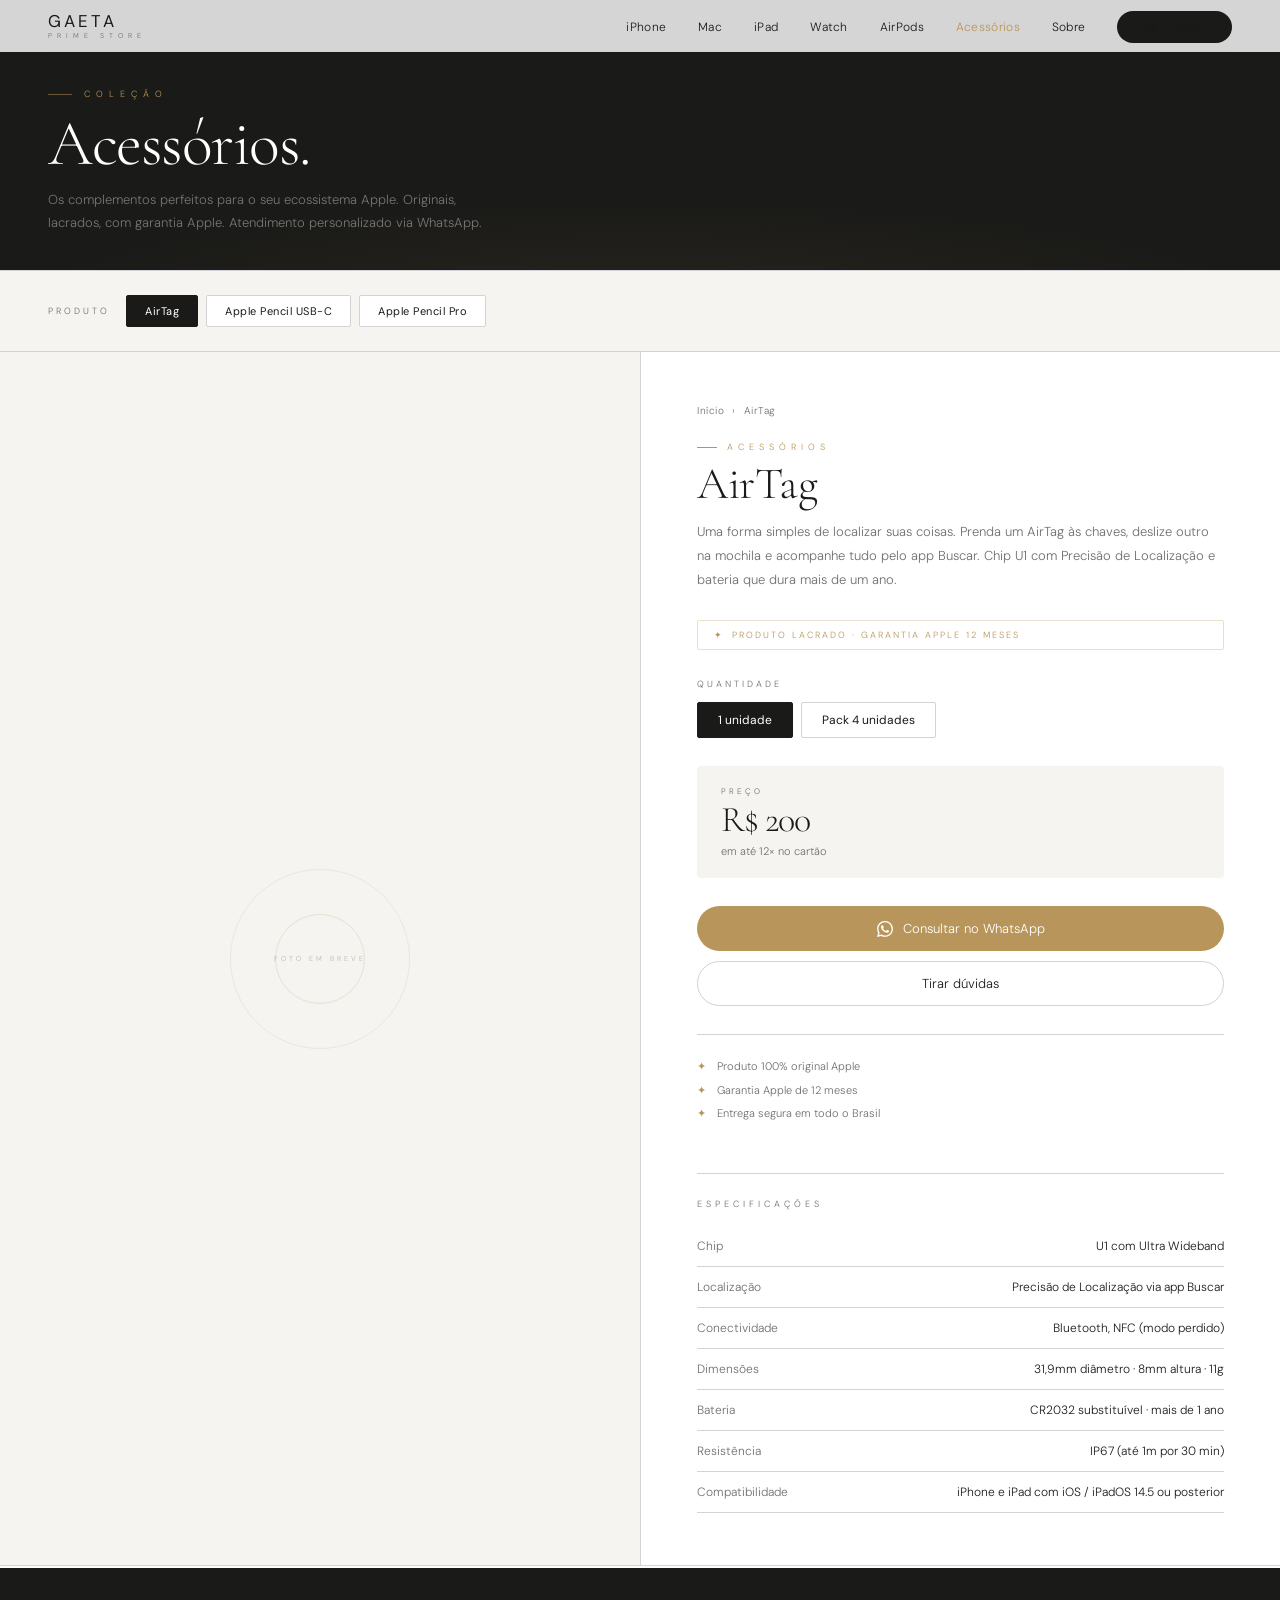
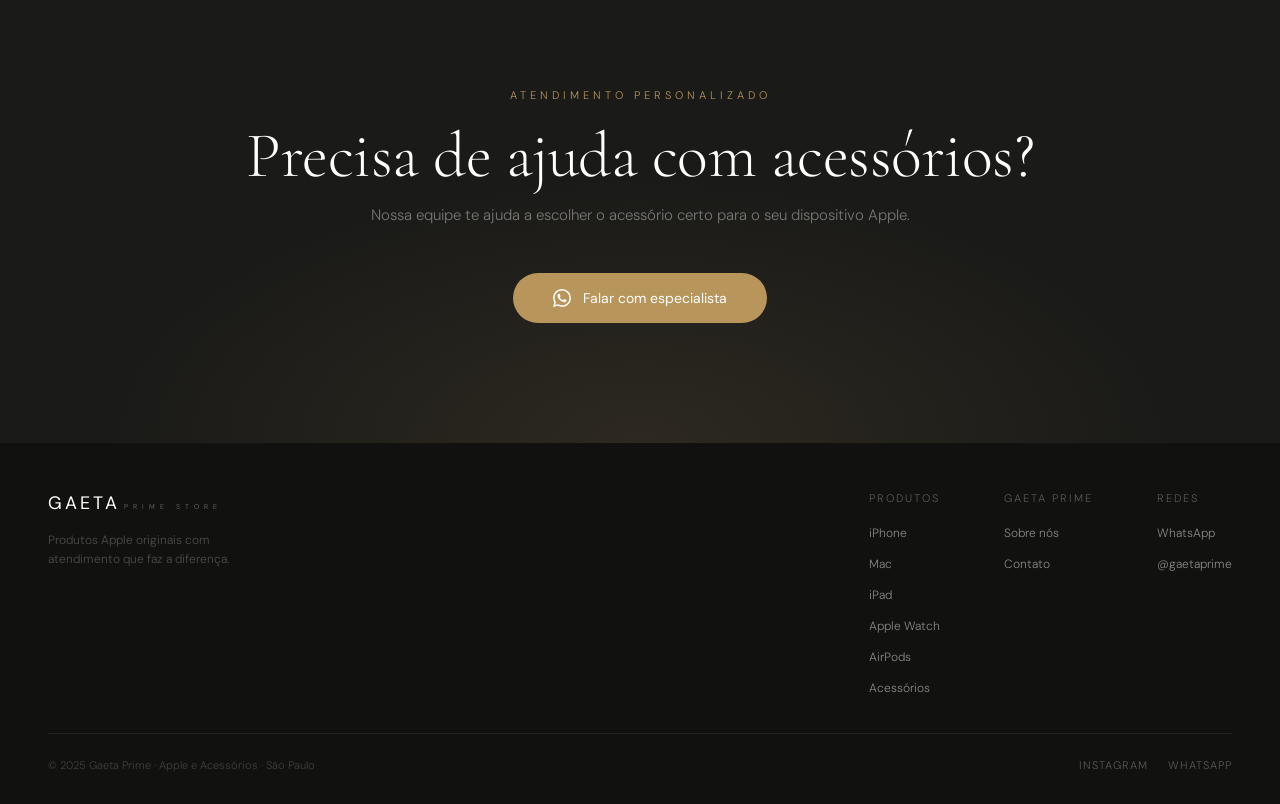
==== acessorios.html @ 7e59ec8b "Add files via upload" ====
<!DOCTYPE html>
<html lang="pt-BR">
<head>
  <meta charset="UTF-8">
  <meta name="viewport" content="width=device-width, initial-scale=1.0">
  <title>Acessórios — GAETA Prime</title>
  <meta name="description" content="Acessórios Apple originais, lacrados, com garantia Apple. AirTag, Apple Pencil USB-C e Apple Pencil Pro. Atendimento via WhatsApp.">
  <link rel="icon" href="/favicon.ico" sizes="32x32">
  <link rel="icon" href="/favicon.svg" type="image/svg+xml">
  <link rel="apple-touch-icon" href="/apple-touch-icon.png">
  <link rel="preconnect" href="https://fonts.googleapis.com">
  <link rel="preconnect" href="https://fonts.gstatic.com" crossorigin>
  <link rel="stylesheet" href="https://fonts.googleapis.com/css2?family=Cormorant+Garamond:ital,wght@0,300;0,400;0,500;1,300;1,400&family=DM+Sans:wght@300;400;500&display=swap">
  <link rel="stylesheet" href="style.css">
  <style>
    .page-header {
      padding: calc(var(--nav-h) + 36px) 48px 36px;
      background: var(--grafite);
      position: relative; overflow: hidden;
    }
    .page-header::before {
      content:''; position:absolute; inset:0;
      background: radial-gradient(ellipse 80% 60% at 50% 110%, rgba(184,149,90,.08), transparent 60%);
    }
    .page-header-content { position:relative; z-index:1; }
    .page-eyebrow { font-size:9px; letter-spacing:6px; color:var(--cobre); margin-bottom:14px; display:flex; align-items:center; gap:12px; }
    .page-eyebrow::before { content:''; display:block; width:24px; height:.5px; background:var(--cobre); opacity:.5; }
    .page-title {
      font-family:'Cormorant Garamond',serif;
      font-size:clamp(36px,5vw,64px); font-weight:300;
      color:#fff; letter-spacing:-1.5px; line-height:.95;
      margin-bottom:14px;
    }
    .page-sub { font-size:13px; color:rgba(255,255,255,.4); line-height:1.75; max-width:440px; }

    /* Filtros de modelo */
    .acc-filtros {
      padding:24px 48px;
      background:var(--off);
      display:flex; align-items:center; gap:8px; flex-wrap:wrap;
      border-bottom:0.5px solid var(--borda);
      position:sticky; top:var(--nav-h); z-index:100;
    }
    .acc-filtro-label { font-size:9px; letter-spacing:3px; color:var(--cinza); margin-right:8px; }
    .modelo-btn {
      padding:8px 18px; border:0.5px solid var(--borda); background:#fff;
      font-size:11px; letter-spacing:.5px; color:var(--grafite);
      border-radius:2px; cursor:pointer; transition:all .2s; white-space:nowrap;
      font-family:inherit;
    }
    .modelo-btn:hover { border-color:var(--grafite); }
    .modelo-btn.ativo { background:var(--grafite); color:#fff; border-color:var(--grafite); }

    /* Seções de modelo */
    .acc-section { display:none; }
    .acc-section.ativo {
      display:grid; grid-template-columns:1fr 1fr;
      min-height:70svh; border-bottom:0.5px solid var(--borda);
    }

    .acc-visual {
      background:var(--off);
      display:flex; align-items:center; justify-content:center;
      padding:48px 32px; position:relative; overflow:hidden;
    }
    .acc-visual .foto-placeholder {
      width:55%; aspect-ratio:1/1; max-width:300px;
    }

    .acc-config {
      padding:52px 56px; display:flex; flex-direction:column; gap:0;
      border-left:0.5px solid var(--borda); overflow-y:auto;
    }
    .acc-breadcrumb {
      font-size:10px; color:var(--cinza); letter-spacing:.5px;
      margin-bottom:24px; display:flex; align-items:center; gap:8px;
    }
    .acc-breadcrumb a { color:var(--cinza); transition:color .2s; }
    .acc-breadcrumb a:hover { color:var(--cobre); }
    .acc-cat {
      font-size:9px; letter-spacing:5px; color:var(--cobre);
      margin-bottom:8px; display:flex; align-items:center; gap:10px;
    }
    .acc-cat::before { content:''; display:block; width:20px; height:.5px; background:var(--cobre); flex-shrink:0; }
    .acc-titulo {
      font-family:'Cormorant Garamond',serif;
      font-size:clamp(28px,3.5vw,46px); font-weight:300;
      letter-spacing:-.5px; line-height:1.05; margin-bottom:12px;
    }
    .acc-desc { font-size:13px; color:var(--cinza); line-height:1.85; margin-bottom:28px; }

    .badge-lacrado-acc {
      display:inline-flex; align-items:center; gap:8px;
      font-size:9px; letter-spacing:2px;
      padding:8px 16px; border:0.5px solid rgba(184,149,90,.3);
      color:var(--cobre); margin-bottom:28px; border-radius:2px;
    }

    .acc-config-label { font-size:9px; letter-spacing:3px; color:var(--cinza); margin-bottom:12px; display:block; }

    /* Variantes (botões) */
    .acc-vars { display:flex; gap:8px; flex-wrap:wrap; margin-bottom:28px; }
    .acc-var-btn {
      padding:9px 20px; border:0.5px solid var(--borda);
      background:#fff; font-size:12px; color:var(--grafite);
      border-radius:2px; cursor:pointer; transition:border-color .2s, background .2s;
      font-family:inherit;
    }
    .acc-var-btn:hover { border-color:var(--grafite); }
    .acc-var-btn.ativo { background:var(--grafite); color:#fff; border-color:var(--grafite); }

    /* Preço */
    .acc-preco {
      background:var(--off); padding:20px 24px; border-radius:4px; margin-bottom:28px;
    }
    .acc-preco-label { font-size:8px; letter-spacing:3px; color:var(--cinza); margin-bottom:6px; }
    .acc-preco-val {
      font-family:'Cormorant Garamond',serif;
      font-size:36px; font-weight:300; color:var(--grafite);
      letter-spacing:-1px; line-height:1;
    }
    .acc-parcela { font-size:11px; color:var(--cinza); margin-top:6px; }

    /* CTAs */
    .acc-ctas { display:flex; flex-direction:column; gap:10px; margin-bottom:28px; }
    .btn-wpp-acc {
      display:flex; align-items:center; justify-content:center; gap:10px;
      background:var(--cobre); color:#fff;
      padding:14px 28px; border-radius:999px; font-size:13px;
      transition:background .2s;
    }
    .btn-wpp-acc:hover { background:#a07840; }
    .btn-duvidas-acc {
      display:flex; align-items:center; justify-content:center;
      border:0.5px solid var(--borda); color:var(--grafite);
      padding:13px 28px; border-radius:999px; font-size:13px;
      background:#fff; transition:border-color .2s;
    }
    .btn-duvidas-acc:hover { border-color:var(--grafite); }

    .acc-garantias {
      font-size:11px; color:var(--cinza); line-height:2.1;
      padding:20px 0; border-top:0.5px solid var(--borda); margin-bottom:28px;
    }
    .acc-garantias span { color:var(--cobre); margin-right:8px; }

    /* Specs */
    .acc-specs { border-top:0.5px solid var(--borda); padding-top:24px; }
    .acc-specs-titulo { font-size:9px; letter-spacing:4px; color:var(--cinza); margin-bottom:16px; }
    .spec-row { display:flex; gap:16px; padding:12px 0; border-bottom:0.5px solid var(--borda); font-size:12px; }
    .spec-k { color:var(--cinza); min-width:140px; flex-shrink:0; }
    .spec-v { color:var(--grafite); }

    @media (max-width:900px) {
      .acc-filtros { padding:16px 24px; }
      .acc-section.ativo { grid-template-columns:1fr; min-height:auto; }
      .acc-visual { padding:32px 24px; min-height:260px; }
      .acc-config { padding:36px 24px 48px; border-left:none; border-top:0.5px solid var(--borda); }
    }
    @media (max-width:480px) {
      .page-header { padding:calc(var(--nav-h) + 24px) 24px 24px; }
      .acc-filtros { padding:14px 24px; }
    }
  </style>
</head>
<body>

  <nav class="nav light" id="nav">
    <a href="index.html" class="nav-logo">
      <span class="nav-logo-g">GAETA</span>
      <span class="nav-logo-p">PRIME STORE</span>
    </a>
    <ul class="nav-links">
      <li><a href="iphone.html">iPhone</a></li>
      <li><a href="mac.html">Mac</a></li>
      <li><a href="ipad.html">iPad</a></li>
      <li><a href="watch.html">Watch</a></li>
      <li><a href="airpods.html">AirPods</a></li>
      <li><a href="acessorios.html" style="color:var(--cobre);">Acessórios</a></li>
      <li><a href="sobre.html">Sobre</a></li>
      <li><a href="contato.html" class="nav-wpp">Fale Conosco</a></li>
    </ul>
    <button class="nav-hamburger" id="nav-hamburger" aria-label="Menu">
      <span></span><span></span><span></span>
    </button>
  </nav>

  <div class="nav-mobile-menu" id="nav-mobile-menu">
    <a href="index.html">Início</a>
    <a href="iphone.html">iPhone</a>
    <a href="mac.html">Mac</a>
    <a href="ipad.html">iPad</a>
    <a href="watch.html">Watch</a>
    <a href="airpods.html">AirPods</a>
    <a href="acessorios.html">Acessórios</a>
    <a href="sobre.html">Sobre</a>
    <a href="contato.html" class="nav-wpp-mobile">FALE CONOSCO →</a>
  </div>

  <!-- PAGE HEADER -->
  <div class="page-header">
    <div class="page-header-content">
      <p class="page-eyebrow">COLEÇÃO</p>
      <h1 class="page-title">Acessórios.</h1>
      <p class="page-sub">Os complementos perfeitos para o seu ecossistema Apple. Originais, lacrados, com garantia Apple. Atendimento personalizado via WhatsApp.</p>
    </div>
  </div>

  <!-- FILTROS -->
  <div class="acc-filtros">
    <span class="acc-filtro-label">PRODUTO</span>
    <button class="modelo-btn ativo" data-acc="airtag">AirTag</button>
    <button class="modelo-btn" data-acc="pencil-usbc">Apple Pencil USB-C</button>
    <button class="modelo-btn" data-acc="pencil-pro">Apple Pencil Pro</button>
  </div>

  <!-- AirTag -->
  <div class="acc-section ativo" id="acc-airtag">
    <div class="acc-visual">
      <div class="foto-placeholder"><span>FOTO EM BREVE</span></div>
    </div>
    <div class="acc-config">
      <div class="acc-breadcrumb">
        <a href="index.html">Início</a>
        <span>›</span>
        <span>AirTag</span>
      </div>
      <p class="acc-cat">ACESSÓRIOS</p>
      <h2 class="acc-titulo">AirTag</h2>
      <p class="acc-desc">Uma forma simples de localizar suas coisas. Prenda um AirTag às chaves, deslize outro na mochila e acompanhe tudo pelo app Buscar. Chip U1 com Precisão de Localização e bateria que dura mais de um ano.</p>
      <div class="badge-lacrado-acc">
        <span>✦</span>
        PRODUTO LACRADO · GARANTIA APPLE 12 MESES
      </div>
      <span class="acc-config-label">QUANTIDADE</span>
      <div class="acc-vars">
        <button class="acc-var-btn ativo" onclick="accPreco(this,'airtag','R$ 200')">1 unidade</button>
        <button class="acc-var-btn" onclick="accPreco(this,'airtag','R$ 500')">Pack 4 unidades</button>
      </div>
      <div class="acc-preco">
        <p class="acc-preco-label">PREÇO</p>
        <p class="acc-preco-val" id="airtag-preco">R$ 200</p>
        <p class="acc-parcela">em até 12× no cartão</p>
      </div>
      <div class="acc-ctas">
        <a href="https://wa.me/5511999999999?text=Olá!%20Tenho%20interesse%20no%20AirTag.%20Pode%20me%20ajudar?" target="_blank" rel="noopener" class="btn-wpp-acc">
          <svg width="16" height="16" viewBox="0 0 24 24" fill="currentColor"><path d="M17.472 14.382c-.297-.149-1.758-.867-2.03-.967-.273-.099-.471-.148-.67.15-.197.297-.767.966-.94 1.164-.173.199-.347.223-.644.075-.297-.15-1.255-.463-2.39-1.475-.883-.788-1.48-1.761-1.653-2.059-.173-.297-.018-.458.13-.606.134-.133.298-.347.446-.52.149-.174.198-.298.298-.497.099-.198.05-.371-.025-.52-.075-.149-.669-1.612-.916-2.207-.242-.579-.487-.5-.669-.51-.173-.008-.371-.01-.57-.01-.198 0-.52.074-.792.372-.272.297-1.04 1.016-1.04 2.479 0 1.462 1.065 2.875 1.213 3.074.149.198 2.096 3.2 5.077 4.487.709.306 1.262.489 1.694.625.712.227 1.36.195 1.871.118.571-.085 1.758-.719 2.006-1.413.248-.694.248-1.289.173-1.413-.074-.124-.272-.198-.57-.347m-5.421 7.403h-.004a9.87 9.87 0 01-5.031-1.378l-.361-.214-3.741.982.998-3.648-.235-.374a9.86 9.86 0 01-1.51-5.26c.001-5.45 4.436-9.884 9.888-9.884 2.64 0 5.122 1.03 6.988 2.898a9.825 9.825 0 012.893 6.994c-.003 5.45-4.437 9.884-9.885 9.884m8.413-18.297A11.815 11.815 0 0012.05 0C5.495 0 .16 5.335.157 11.892c0 2.096.547 4.142 1.588 5.945L.057 24l6.305-1.654a11.882 11.882 0 005.683 1.448h.005c6.554 0 11.89-5.335 11.893-11.893a11.821 11.821 0 00-3.48-8.413z"/></svg>
          Consultar no WhatsApp
        </a>
        <a href="contato.html" class="btn-duvidas-acc">Tirar dúvidas</a>
      </div>
      <div class="acc-garantias">
        <span>✦</span> Produto 100% original Apple<br>
        <span>✦</span> Garantia Apple de 12 meses<br>
        <span>✦</span> Entrega segura em todo o Brasil
      </div>
      <div class="acc-specs">
        <p class="acc-specs-titulo">ESPECIFICAÇÕES</p>
        <div class="spec-row"><span class="spec-k">Chip</span><span class="spec-v">U1 com Ultra Wideband</span></div>
        <div class="spec-row"><span class="spec-k">Localização</span><span class="spec-v">Precisão de Localização via app Buscar</span></div>
        <div class="spec-row"><span class="spec-k">Conectividade</span><span class="spec-v">Bluetooth, NFC (modo perdido)</span></div>
        <div class="spec-row"><span class="spec-k">Dimensões</span><span class="spec-v">31,9mm diâmetro · 8mm altura · 11g</span></div>
        <div class="spec-row"><span class="spec-k">Bateria</span><span class="spec-v">CR2032 substituível · mais de 1 ano</span></div>
        <div class="spec-row"><span class="spec-k">Resistência</span><span class="spec-v">IP67 (até 1m por 30 min)</span></div>
        <div class="spec-row"><span class="spec-k">Compatibilidade</span><span class="spec-v">iPhone e iPad com iOS / iPadOS 14.5 ou posterior</span></div>
      </div>
    </div>
  </div>

  <!-- Apple Pencil USB-C -->
  <div class="acc-section" id="acc-pencil-usbc">
    <div class="acc-visual">
      <div class="foto-placeholder"><span>FOTO EM BREVE</span></div>
    </div>
    <div class="acc-config">
      <div class="acc-breadcrumb">
        <a href="index.html">Início</a>
        <span>›</span>
        <span>Apple Pencil USB-C</span>
      </div>
      <p class="acc-cat">ACESSÓRIOS</p>
      <h2 class="acc-titulo">Apple Pencil USB-C</h2>
      <p class="acc-desc">Perfeito para anotações, esboços e marcação de documentos. Precisão de pixel, baixa latência e sensibilidade à inclinação. Conecta e carrega via cabo USB-C e prende magneticamente na lateral do iPad.</p>
      <div class="badge-lacrado-acc">
        <span>✦</span>
        PRODUTO LACRADO · GARANTIA APPLE 12 MESES
      </div>
      <div class="acc-preco">
        <p class="acc-preco-label">PREÇO</p>
        <p class="acc-preco-val">R$ 540</p>
        <p class="acc-parcela">em até 12× no cartão</p>
      </div>
      <div class="acc-ctas">
        <a href="https://wa.me/5511999999999?text=Olá!%20Tenho%20interesse%20no%20Apple%20Pencil%20USB-C.%20Pode%20me%20ajudar?" target="_blank" rel="noopener" class="btn-wpp-acc">
          <svg width="16" height="16" viewBox="0 0 24 24" fill="currentColor"><path d="M17.472 14.382c-.297-.149-1.758-.867-2.03-.967-.273-.099-.471-.148-.67.15-.197.297-.767.966-.94 1.164-.173.199-.347.223-.644.075-.297-.15-1.255-.463-2.39-1.475-.883-.788-1.48-1.761-1.653-2.059-.173-.297-.018-.458.13-.606.134-.133.298-.347.446-.52.149-.174.198-.298.298-.497.099-.198.05-.371-.025-.52-.075-.149-.669-1.612-.916-2.207-.242-.579-.487-.5-.669-.51-.173-.008-.371-.01-.57-.01-.198 0-.52.074-.792.372-.272.297-1.04 1.016-1.04 2.479 0 1.462 1.065 2.875 1.213 3.074.149.198 2.096 3.2 5.077 4.487.709.306 1.262.489 1.694.625.712.227 1.36.195 1.871.118.571-.085 1.758-.719 2.006-1.413.248-.694.248-1.289.173-1.413-.074-.124-.272-.198-.57-.347m-5.421 7.403h-.004a9.87 9.87 0 01-5.031-1.378l-.361-.214-3.741.982.998-3.648-.235-.374a9.86 9.86 0 01-1.51-5.26c.001-5.45 4.436-9.884 9.888-9.884 2.64 0 5.122 1.03 6.988 2.898a9.825 9.825 0 012.893 6.994c-.003 5.45-4.437 9.884-9.885 9.884m8.413-18.297A11.815 11.815 0 0012.05 0C5.495 0 .16 5.335.157 11.892c0 2.096.547 4.142 1.588 5.945L.057 24l6.305-1.654a11.882 11.882 0 005.683 1.448h.005c6.554 0 11.89-5.335 11.893-11.893a11.821 11.821 0 00-3.48-8.413z"/></svg>
          Consultar no WhatsApp
        </a>
        <a href="contato.html" class="btn-duvidas-acc">Tirar dúvidas</a>
      </div>
      <div class="acc-garantias">
        <span>✦</span> Produto 100% original Apple<br>
        <span>✦</span> Garantia Apple de 12 meses<br>
        <span>✦</span> Entrega segura em todo o Brasil
      </div>
      <div class="acc-specs">
        <p class="acc-specs-titulo">ESPECIFICAÇÕES</p>
        <div class="spec-row"><span class="spec-k">Conexão</span><span class="spec-v">USB-C para pareamento e carga</span></div>
        <div class="spec-row"><span class="spec-k">Recursos</span><span class="spec-v">Precisão de pixel, baixa latência, inclinação</span></div>
        <div class="spec-row"><span class="spec-k">Hover</span><span class="spec-v">Suportado em iPad Pro M4/M5 e iPad Air M2/M3</span></div>
        <div class="spec-row"><span class="spec-k">Fixação</span><span class="spec-v">Magnética na lateral do iPad (não carrega)</span></div>
        <div class="spec-row"><span class="spec-k">Dimensões</span><span class="spec-v">155mm · 8,9mm diâmetro · 20,5g</span></div>
        <div class="spec-row"><span class="spec-k">Conectividade</span><span class="spec-v">Bluetooth</span></div>
      </div>
    </div>
  </div>

  <!-- Apple Pencil Pro -->
  <div class="acc-section" id="acc-pencil-pro">
    <div class="acc-visual">
      <div class="foto-placeholder"><span>FOTO EM BREVE</span></div>
    </div>
    <div class="acc-config">
      <div class="acc-breadcrumb">
        <a href="index.html">Início</a>
        <span>›</span>
        <span>Apple Pencil Pro</span>
      </div>
      <p class="acc-cat">ACESSÓRIOS</p>
      <h2 class="acc-titulo">Apple Pencil Pro</h2>
      <p class="acc-desc">O Apple Pencil mais avançado. Sensor de pressão com gesto de apertar, giro do barril para ferramentas com orientação, feedback háptico e integração com o app Buscar. Carregamento magnético sem fio no iPad.</p>
      <div class="badge-lacrado-acc">
        <span>✦</span>
        PRODUTO LACRADO · GARANTIA APPLE 12 MESES
      </div>
      <div class="acc-preco">
        <p class="acc-preco-label">PREÇO</p>
        <p class="acc-preco-val">R$ 760</p>
        <p class="acc-parcela">em até 12× no cartão</p>
      </div>
      <div class="acc-ctas">
        <a href="https://wa.me/5511999999999?text=Olá!%20Tenho%20interesse%20no%20Apple%20Pencil%20Pro.%20Pode%20me%20ajudar?" target="_blank" rel="noopener" class="btn-wpp-acc">
          <svg width="16" height="16" viewBox="0 0 24 24" fill="currentColor"><path d="M17.472 14.382c-.297-.149-1.758-.867-2.03-.967-.273-.099-.471-.148-.67.15-.197.297-.767.966-.94 1.164-.173.199-.347.223-.644.075-.297-.15-1.255-.463-2.39-1.475-.883-.788-1.48-1.761-1.653-2.059-.173-.297-.018-.458.13-.606.134-.133.298-.347.446-.52.149-.174.198-.298.298-.497.099-.198.05-.371-.025-.52-.075-.149-.669-1.612-.916-2.207-.242-.579-.487-.5-.669-.51-.173-.008-.371-.01-.57-.01-.198 0-.52.074-.792.372-.272.297-1.04 1.016-1.04 2.479 0 1.462 1.065 2.875 1.213 3.074.149.198 2.096 3.2 5.077 4.487.709.306 1.262.489 1.694.625.712.227 1.36.195 1.871.118.571-.085 1.758-.719 2.006-1.413.248-.694.248-1.289.173-1.413-.074-.124-.272-.198-.57-.347m-5.421 7.403h-.004a9.87 9.87 0 01-5.031-1.378l-.361-.214-3.741.982.998-3.648-.235-.374a9.86 9.86 0 01-1.51-5.26c.001-5.45 4.436-9.884 9.888-9.884 2.64 0 5.122 1.03 6.988 2.898a9.825 9.825 0 012.893 6.994c-.003 5.45-4.437 9.884-9.885 9.884m8.413-18.297A11.815 11.815 0 0012.05 0C5.495 0 .16 5.335.157 11.892c0 2.096.547 4.142 1.588 5.945L.057 24l6.305-1.654a11.882 11.882 0 005.683 1.448h.005c6.554 0 11.89-5.335 11.893-11.893a11.821 11.821 0 00-3.48-8.413z"/></svg>
          Consultar no WhatsApp
        </a>
        <a href="contato.html" class="btn-duvidas-acc">Tirar dúvidas</a>
      </div>
      <div class="acc-garantias">
        <span>✦</span> Produto 100% original Apple<br>
        <span>✦</span> Garantia Apple de 12 meses<br>
        <span>✦</span> Entrega segura em todo o Brasil
      </div>
      <div class="acc-specs">
        <p class="acc-specs-titulo">ESPECIFICAÇÕES</p>
        <div class="spec-row"><span class="spec-k">Gestos</span><span class="spec-v">Apertar, giro do barril, duplo toque</span></div>
        <div class="spec-row"><span class="spec-k">Feedback</span><span class="spec-v">Háptico</span></div>
        <div class="spec-row"><span class="spec-k">Buscar</span><span class="spec-v">Integrado ao app Buscar</span></div>
        <div class="spec-row"><span class="spec-k">Carga</span><span class="spec-v">Magnética sem fio no iPad</span></div>
        <div class="spec-row"><span class="spec-k">Recursos</span><span class="spec-v">Pressão, inclinação, hover, baixa latência</span></div>
        <div class="spec-row"><span class="spec-k">Peso</span><span class="spec-v">20,7g</span></div>
        <div class="spec-row"><span class="spec-k">Compatibilidade</span><span class="spec-v">iPad Pro M4/M5 e iPad Air M2/M3</span></div>
      </div>
    </div>
  </div>

  <!-- CTA Final -->
  <section class="wpp-cta" style="margin-top:2px;">
    <div class="wpp-cta-content reveal">
      <p class="wpp-cta-eyebrow">ATENDIMENTO PERSONALIZADO</p>
      <h2 class="wpp-cta-title">Precisa de ajuda com acessórios?</h2>
      <p class="wpp-cta-sub">Nossa equipe te ajuda a escolher o acessório certo para o seu dispositivo Apple.</p>
      <a href="https://wa.me/5511999999999?text=Olá!%20Preciso%20de%20ajuda%20para%20escolher%20um%20acessório%20Apple." target="_blank" rel="noopener" class="btn-wpp-lg">
        <svg viewBox="0 0 24 24" fill="currentColor"><path d="M17.472 14.382c-.297-.149-1.758-.867-2.03-.967-.273-.099-.471-.148-.67.15-.197.297-.767.966-.94 1.164-.173.199-.347.223-.644.075-.297-.15-1.255-.463-2.39-1.475-.883-.788-1.48-1.761-1.653-2.059-.173-.297-.018-.458.13-.606.134-.133.298-.347.446-.52.149-.174.198-.298.298-.497.099-.198.05-.371-.025-.52-.075-.149-.669-1.612-.916-2.207-.242-.579-.487-.5-.669-.51-.173-.008-.371-.01-.57-.01-.198 0-.52.074-.792.372-.272.297-1.04 1.016-1.04 2.479 0 1.462 1.065 2.875 1.213 3.074.149.198 2.096 3.2 5.077 4.487.709.306 1.262.489 1.694.625.712.227 1.36.195 1.871.118.571-.085 1.758-.719 2.006-1.413.248-.694.248-1.289.173-1.413-.074-.124-.272-.198-.57-.347m-5.421 7.403h-.004a9.87 9.87 0 01-5.031-1.378l-.361-.214-3.741.982.998-3.648-.235-.374a9.86 9.86 0 01-1.51-5.26c.001-5.45 4.436-9.884 9.888-9.884 2.64 0 5.122 1.03 6.988 2.898a9.825 9.825 0 012.893 6.994c-.003 5.45-4.437 9.884-9.885 9.884m8.413-18.297A11.815 11.815 0 0012.05 0C5.495 0 .16 5.335.157 11.892c0 2.096.547 4.142 1.588 5.945L.057 24l6.305-1.654a11.882 11.882 0 005.683 1.448h.005c6.554 0 11.89-5.335 11.893-11.893a11.821 11.821 0 00-3.48-8.413z"/></svg>
        Falar com especialista
      </a>
    </div>
  </section>

  <footer class="footer">
    <div class="footer-top">
      <div>
        <span class="footer-logo-g">GAETA</span>
        <span class="footer-logo-p">PRIME STORE</span>
        <p class="footer-tagline">Produtos Apple originais com atendimento que faz a diferença.</p>
      </div>
      <div class="footer-col">
        <p class="footer-col-title">PRODUTOS</p>
        <ul>
          <li><a href="iphone.html">iPhone</a></li>
          <li><a href="mac.html">Mac</a></li>
          <li><a href="ipad.html">iPad</a></li>
          <li><a href="watch.html">Apple Watch</a></li>
          <li><a href="airpods.html">AirPods</a></li>
          <li><a href="acessorios.html">Acessórios</a></li>
        </ul>
      </div>
      <div class="footer-col">
        <p class="footer-col-title">GAETA PRIME</p>
        <ul>
          <li><a href="sobre.html">Sobre nós</a></li>
          <li><a href="contato.html">Contato</a></li>
        </ul>
      </div>
      <div class="footer-col">
        <p class="footer-col-title">REDES</p>
        <ul>
          <li><a href="https://wa.me/5511999999999" target="_blank">WhatsApp</a></li>
          <li><a href="https://instagram.com/gaetaprime" target="_blank">@gaetaprime</a></li>
        </ul>
      </div>
    </div>
    <div class="footer-bottom">
      <p class="footer-copy">© 2025 Gaeta Prime · Apple e Acessórios · São Paulo</p>
      <div class="footer-social">
        <a href="https://instagram.com/gaetaprime" target="_blank">INSTAGRAM</a>
        <a href="https://wa.me/5511999999999" target="_blank">WHATSAPP</a>
      </div>
    </div>
  </footer>

  <script src="main.js"></script>
  <script>
    // Troca de produto
    document.querySelectorAll('[data-acc]').forEach(btn => {
      btn.addEventListener('click', () => {
        document.querySelectorAll('[data-acc]').forEach(b => b.classList.remove('ativo'));
        document.querySelectorAll('.acc-section').forEach(s => s.classList.remove('ativo'));
        btn.classList.add('ativo');
        document.getElementById('acc-' + btn.dataset.acc).classList.add('ativo');
      });
    });

    // Troca de preço por variante
    function accPreco(btn, produto, preco) {
      btn.closest('.acc-vars').querySelectorAll('.acc-var-btn').forEach(b => b.classList.remove('ativo'));
      btn.classList.add('ativo');
      document.getElementById(produto + '-preco').textContent = preco;
    }
  </script>
</body>
</html>
---- style.css ----
/* ============================================
   GAETA — Design System
   Minimalismo premium, identidade Apple
   ============================================ */

@import url('https://fonts.googleapis.com/css2?family=Cormorant+Garamond:ital,wght@0,300;0,400;0,500;1,300;1,400&family=DM+Sans:wght@300;400;500&display=swap');

:root {
  --grafite:  #1A1A18;
  --cobre:    #B8955A;
  --cinza:    #6E6E73;
  --borda:    #D2D2D7;
  --off:      #F5F4F0;
  --bege:     #EAE6DF;
  --branco:   #FFFFFF;

  --nav-h: 52px;
  --ease: cubic-bezier(.4,0,.2,1);
  --ease-out: cubic-bezier(0,0,.2,1);
}

/* ─── RESET ────────────────────────────────── */
*, *::before, *::after { margin:0; padding:0; box-sizing:border-box; }
html { scroll-behavior:smooth; -webkit-font-smoothing:antialiased; }
body { font-family:'DM Sans',sans-serif; font-weight:300; color:var(--grafite); background:#fff; overflow-x:hidden; }
img { display:block; max-width:100%; }
a { color:inherit; text-decoration:none; }
button { font-family:inherit; cursor:pointer; }

/* ─── NAVEGAÇÃO ────────────────────────────── */
.nav {
  position:fixed; top:0; left:0; right:0; z-index:900;
  height:var(--nav-h);
  display:flex; align-items:center; justify-content:space-between;
  padding:0 48px;
  background:rgba(255,255,255,.82);
  backdrop-filter:saturate(180%) blur(20px);
  -webkit-backdrop-filter:saturate(180%) blur(20px);
  border-bottom:0.5px solid rgba(210,210,215,.6);
  transition:background .3s var(--ease);
}
.nav.dark {
  background:rgba(26,26,24,.88);
  border-bottom-color:rgba(255,255,255,.08);
}
.nav-logo { display:flex; flex-direction:column; line-height:1; }
.nav-logo-g { font-size:17px; font-weight:400; letter-spacing:3px; transition:color .3s; }
.nav-logo-p { font-size:7px; letter-spacing:5px; color:var(--cinza); margin-top:2px; transition:color .3s; }
.nav.dark .nav-logo-g { color:#fff; }
.nav.dark .nav-logo-p { color:rgba(255,255,255,.4); }

.nav-links { display:flex; gap:32px; list-style:none; align-items:center; }
.nav-links a { font-size:12px; letter-spacing:.3px; color:var(--grafite); transition:color .2s; }
.nav-links a:hover { color:var(--cobre); }
.nav.dark .nav-links a { color:rgba(255,255,255,.7); }
.nav.dark .nav-links a:hover { color:#fff; }

.nav-wpp {
  font-size:11px; letter-spacing:1px; padding:8px 18px;
  background:var(--grafite); color:#fff;
  border-radius:980px;
  transition:background .2s, color .2s;
}
.nav-wpp:hover { background:var(--cobre); color:#fff !important; }
.nav.dark .nav-wpp { background:var(--cobre); }
.nav.dark .nav-wpp:hover { background:#a07840; }

/* ─── HERO ─────────────────────────────────── */
.hero {
  position:relative; min-height:100svh;
  display:flex; flex-direction:column; align-items:center; justify-content:center;
  overflow:hidden; background:var(--grafite);
  padding-top:var(--nav-h);
}
.hero-bg {
  position:absolute; inset:0;
  background:radial-gradient(ellipse 80% 60% at 50% 60%, #2C2A26 0%, var(--grafite) 100%);
}
.hero-img {
  position:absolute; inset:0;
  width:100%; height:100%; object-fit:cover;
  opacity:.18; mix-blend-mode:luminosity;
  transform:scale(1.04);
  transition:transform 8s ease;
}
.hero:hover .hero-img { transform:scale(1); }
.hero-content {
  position:relative; z-index:2;
  text-align:center; padding:0 24px;
}
.hero-eyebrow {
  font-size:11px; letter-spacing:4px; color:var(--cobre);
  margin-bottom:24px; opacity:0;
  animation:fadeUp .8s var(--ease-out) .3s forwards;
}
.hero-title {
  font-family:'Cormorant Garamond',serif;
  font-size:clamp(52px,8vw,104px); font-weight:300;
  color:#fff; line-height:1.0; letter-spacing:-1px;
  margin-bottom:24px; opacity:0;
  animation:fadeUp .9s var(--ease-out) .5s forwards;
}
.hero-title em { font-style:italic; color:var(--cobre); }
.hero-sub {
  font-size:clamp(14px,1.6vw,18px); font-weight:300;
  color:rgba(255,255,255,.5); max-width:520px; margin:0 auto 48px;
  line-height:1.65; opacity:0;
  animation:fadeUp .9s var(--ease-out) .7s forwards;
}
.hero-ctas { display:flex; gap:16px; justify-content:center; flex-wrap:wrap; opacity:0; animation:fadeUp .9s var(--ease-out) .9s forwards; }
.btn-primary {
  padding:14px 32px; border-radius:980px;
  background:var(--cobre); color:#fff; font-size:13px; font-weight:400; letter-spacing:.5px;
  transition:background .2s, transform .2s;
  border:none;
}
.btn-primary:hover { background:#a07840; transform:scale(1.03); }
.btn-ghost {
  padding:13px 32px; border-radius:980px;
  background:transparent; color:rgba(255,255,255,.75); font-size:13px; letter-spacing:.5px;
  border:1px solid rgba(255,255,255,.25);
  transition:all .2s;
}
.btn-ghost:hover { background:rgba(255,255,255,.1); color:#fff; }
.hero-scroll {
  position:absolute; bottom:36px; left:50%; transform:translateX(-50%);
  display:flex; flex-direction:column; align-items:center; gap:8px;
  color:rgba(255,255,255,.3); font-size:10px; letter-spacing:2px;
  opacity:0; animation:fadeIn 1s ease 1.4s forwards;
}
.hero-scroll-line {
  width:1px; height:40px; background:linear-gradient(to bottom,rgba(255,255,255,.3),transparent);
  animation:scrollPulse 2s ease infinite;
}

/* ─── BAND ──────────────────────────────────── */
.band {
  background:var(--grafite); padding:20px 48px;
  display:flex; align-items:center; justify-content:center; gap:48px; flex-wrap:wrap;
  border-top:0.5px solid rgba(255,255,255,.06);
}
.band-item { display:flex; align-items:center; gap:10px; }
.band-item svg { opacity:.5; }
.band-text { font-size:12px; color:rgba(255,255,255,.45); letter-spacing:.3px; }
.band-text strong { color:var(--cobre); font-weight:400; }

/* ─── SEÇÃO GENÉRICA ───────────────────────── */
.section { padding:100px 48px; }
.section-sm { padding:60px 48px; }
.section-dark { background:var(--grafite); }
.section-off { background:var(--off); }

.section-eyebrow { font-size:11px; letter-spacing:4px; color:var(--cobre); margin-bottom:16px; }
.section-title { font-family:'Cormorant Garamond',serif; font-size:clamp(36px,4vw,58px); font-weight:300; letter-spacing:-.5px; line-height:1.05; margin-bottom:16px; }
.section-sub { font-size:15px; color:var(--cinza); line-height:1.7; max-width:560px; }
.section-dark .section-title { color:#fff; }
.section-dark .section-sub { color:rgba(255,255,255,.45); }

/* ─── CATEGORIAS HOME ──────────────────────── */
.cat-grid { display:grid; grid-template-columns:repeat(4,1fr); gap:2px; margin-top:60px; }
.cat-card {
  position:relative; aspect-ratio:3/4; overflow:hidden;
  display:flex; flex-direction:column; justify-content:flex-end;
  background:var(--off);
  transition:transform .4s var(--ease);
}
.cat-card:hover { transform:scale(1.01); }
.cat-img {
  position:absolute; inset:0; width:100%; height:100%; object-fit:contain;
  padding:32px; object-position:center 30%;
  transition:transform .6s var(--ease);
}
.cat-card:hover .cat-img { transform:scale(1.05) translateY(-4px); }
.cat-overlay {
  position:absolute; inset:0;
  background:linear-gradient(to top, rgba(26,26,24,.7) 0%, transparent 55%);
}
.cat-info { position:relative; z-index:2; padding:28px 24px; }
.cat-nome { font-size:20px; font-weight:300; color:#fff; margin-bottom:4px; }
.cat-ver { font-size:11px; letter-spacing:2px; color:var(--cobre); }

/* ─── DESTAQUE PRODUTO ─────────────────────── */
.feature {
  display:grid; grid-template-columns:1fr 1fr; min-height:70vh; overflow:hidden;
}
.feature-img {
  background:var(--off); display:flex; align-items:center; justify-content:center;
  padding:60px; overflow:hidden;
}
.feature-img img { max-height:480px; object-fit:contain; transition:transform .6s var(--ease); }
.feature:hover .feature-img img { transform:scale(1.04) translateY(-6px); }
.feature-content {
  display:flex; flex-direction:column; justify-content:center;
  padding:80px 64px; background:var(--grafite);
}
.feature-tag { font-size:9px; letter-spacing:3px; color:var(--cobre); margin-bottom:20px; }
.feature-title { font-family:'Cormorant Garamond',serif; font-size:clamp(32px,3.5vw,52px); font-weight:300; color:#fff; line-height:1.1; margin-bottom:20px; letter-spacing:-.5px; }
.feature-desc { font-size:14px; color:rgba(255,255,255,.45); line-height:1.8; margin-bottom:40px; }
.feature-link { font-size:12px; letter-spacing:2px; color:var(--cobre); display:inline-flex; align-items:center; gap:8px; transition:gap .2s; }
.feature-link:hover { gap:14px; }
.feature-link::after { content:'→'; }
.feature.reverse { direction:rtl; }
.feature.reverse > * { direction:ltr; }
.feature.reverse .feature-content { background:#fff; }
.feature.reverse .feature-tag { color:var(--cobre); }
.feature.reverse .feature-title { color:var(--grafite); }
.feature.reverse .feature-desc { color:var(--cinza); }

/* ─── GRID PRODUTOS ────────────────────────── */
.prod-section { padding:60px 0; }
.prod-section-header { padding:0 48px 36px; display:flex; align-items:flex-end; justify-content:space-between; }
.ver-todos { font-size:12px; letter-spacing:1px; color:var(--cobre); transition:opacity .2s; }
.ver-todos:hover { opacity:.7; }
.prod-grid { display:grid; grid-template-columns:repeat(3,1fr); gap:2px; background:var(--borda); }
.prod-card {
  background:#fff; display:flex; flex-direction:column;
  text-decoration:none; position:relative; overflow:hidden;
  transition:background .25s;
}
.prod-card:hover { background:var(--off); }
.prod-badge {
  position:absolute; top:12px; left:12px; z-index:2;
  font-size:9px; letter-spacing:2px; padding:4px 10px;
}
.badge-novo { background:var(--cobre); color:#fff; }
.badge-vitrine { background:var(--grafite); color:var(--cobre); border:1px solid var(--cobre); }
.prod-foto {
  aspect-ratio:4/3; display:flex; align-items:center; justify-content:center;
  padding:24px; overflow:hidden;
}
.prod-foto img { width:72%; height:100%; object-fit:contain; transition:transform .4s var(--ease); }
.prod-card:hover .prod-foto img { transform:scale(1.05) translateY(-4px); }
.prod-info { padding:16px 24px 24px; border-top:0.5px solid var(--borda); flex:1; display:flex; flex-direction:column; }
.prod-nome { font-family:'Cormorant Garamond',serif; font-size:19px; font-weight:400; margin-bottom:3px; }
.prod-spec { font-size:11px; color:var(--cinza); line-height:1.6; flex:1; margin-bottom:12px; }
.prod-preco { font-size:19px; font-weight:200; margin-bottom:12px; }
.prod-cta-row { display:flex; align-items:center; justify-content:space-between; }
.prod-ver { font-size:10px; letter-spacing:2px; color:var(--cinza); border-bottom:0.5px solid var(--borda); padding-bottom:2px; transition:all .2s; }
.prod-card:hover .prod-ver { color:var(--cobre); border-color:var(--cobre); }
.prod-tag-cond { font-size:9px; letter-spacing:1px; padding:3px 8px; border-radius:2px; }
.cond-lacrado { background:#F0F9F0; color:#2A6A2A; }
.cond-vitrine { background:#FFF8EE; color:#8A6020; }

/* ─── WPP CTA ───────────────────────────────── */
.wpp-cta {
  background:var(--grafite); padding:120px 48px; text-align:center;
  position:relative; overflow:hidden;
}
.wpp-cta::before {
  content:''; position:absolute; inset:0;
  background:radial-gradient(ellipse 60% 80% at 50% 100%, rgba(184,149,90,.12) 0%, transparent 70%);
}
.wpp-cta-content { position:relative; z-index:1; }
.wpp-cta-eyebrow { font-size:11px; letter-spacing:4px; color:var(--cobre); margin-bottom:20px; }
.wpp-cta-title { font-family:'Cormorant Garamond',serif; font-size:clamp(36px,5vw,72px); font-weight:300; color:#fff; letter-spacing:-.5px; line-height:1.05; margin-bottom:16px; }
.wpp-cta-sub { font-size:15px; color:rgba(255,255,255,.4); margin-bottom:48px; }
.btn-wpp-lg {
  display:inline-flex; align-items:center; gap:12px;
  background:var(--cobre); color:#fff; padding:16px 40px;
  border-radius:980px; font-size:14px; font-weight:400;
  transition:background .2s, transform .2s;
}
.btn-wpp-lg:hover { background:#a07840; transform:scale(1.03); }
.btn-wpp-lg svg { width:18px; height:18px; }

/* ─── FOOTER ────────────────────────────────── */
.footer { background:#111110; padding:48px 48px 32px; }
.footer-top { display:grid; grid-template-columns:1fr auto auto auto; gap:64px; padding-bottom:36px; border-bottom:0.5px solid rgba(255,255,255,.08); margin-bottom:24px; }
.footer-logo-g { font-size:18px; font-weight:400; letter-spacing:3px; color:#fff; }
.footer-logo-p { font-size:7px; letter-spacing:5px; color:var(--cinza); margin-top:2px; }
.footer-tagline { font-size:12px; color:rgba(255,255,255,.25); margin-top:16px; line-height:1.6; max-width:200px; }
.footer-col-title { font-size:11px; letter-spacing:2px; color:rgba(255,255,255,.3); margin-bottom:16px; }
.footer-col ul { list-style:none; display:flex; flex-direction:column; gap:10px; }
.footer-col a { font-size:12px; color:rgba(255,255,255,.5); transition:color .2s; }
.footer-col a:hover { color:#fff; }
.footer-bottom { display:flex; justify-content:space-between; align-items:center; }
.footer-copy { font-size:11px; color:rgba(255,255,255,.2); }
.footer-social { display:flex; gap:20px; }
.footer-social a { font-size:11px; color:rgba(255,255,255,.3); letter-spacing:1px; transition:color .2s; }
.footer-social a:hover { color:var(--cobre); }

/* ─── PÁGINA INTERNA — HEADER ──────────────── */
.page-header {
  padding:calc(var(--nav-h) + 40px) 48px 36px;
  border-bottom:0.5px solid var(--borda);
}
.page-eyebrow { font-size:11px; letter-spacing:4px; color:var(--cobre); margin-bottom:12px; }
.page-title { font-family:'Cormorant Garamond',serif; font-size:clamp(36px,5vw,64px); font-weight:300; letter-spacing:-1px; line-height:1; }
.page-sub { font-size:14px; color:var(--cinza); margin-top:12px; max-width:480px; line-height:1.65; }

/* ─── FILTROS CATÁLOGO ─────────────────────── */
.filtros {
  position:sticky; top:var(--nav-h); z-index:100;
  background:#fff; border-bottom:0.5px solid var(--borda);
  display:flex; gap:0; overflow-x:auto; padding:0 48px;
  scrollbar-width:none;
}
.filtros::-webkit-scrollbar { display:none; }
.filtro-btn {
  padding:16px 24px; font-size:12px; letter-spacing:1px;
  background:transparent; border:none; color:var(--cinza);
  border-bottom:2px solid transparent; white-space:nowrap;
  transition:all .2s; font-family:inherit;
}
.filtro-btn:hover { color:var(--grafite); }
.filtro-btn.ativo { color:var(--grafite); border-bottom-color:var(--grafite); }

/* Botões de modelo (iPhone, iPad, Mac) */
.modelo-btn {
  padding:8px 18px; border:0.5px solid var(--borda); background:#fff;
  font-size:11px; letter-spacing:.5px; color:var(--grafite);
  border-radius:2px; cursor:pointer; transition:all .2s; white-space:nowrap;
  font-family:inherit;
}
.modelo-btn:hover { border-color:var(--grafite); }
.modelo-btn.ativo { background:var(--grafite); color:#fff; border-color:var(--grafite); }

/* ─── PÁGINA PRODUTO ───────────────────────── */
.prod-hero { display:grid; grid-template-columns:1fr 480px; min-height:calc(100svh - var(--nav-h)); }
.prod-galeria {
  position:sticky; top:var(--nav-h); height:calc(100svh - var(--nav-h));
  display:flex; flex-direction:column; align-items:center; justify-content:center;
  background:#fafafa; gap:24px; padding:48px;
}
.prod-main-img {
  width:70%; max-width:420px; aspect-ratio:1;
  object-fit:contain; transition:opacity .2s, transform .4s var(--ease);
}
.prod-main-img.fade { opacity:0; }
.prod-thumbs { display:flex; gap:8px; flex-wrap:wrap; justify-content:center; }
.prod-thumb {
  width:52px; height:52px; object-fit:contain;
  border:1.5px solid transparent; border-radius:6px; padding:3px;
  opacity:.4; cursor:pointer; transition:all .15s;
}
.prod-thumb:hover, .prod-thumb.ativo { opacity:1; border-color:var(--grafite); }

.prod-config { padding:56px 48px 72px 44px; border-left:0.5px solid var(--borda); overflow-y:auto; }
.prod-cat { font-size:11px; letter-spacing:3px; color:var(--cobre); margin-bottom:12px; }
.prod-titulo { font-size:clamp(24px,2.5vw,34px); font-weight:200; line-height:1.1; margin-bottom:8px; }
.prod-desc-short { font-size:13px; color:var(--cinza); line-height:1.7; margin-bottom:36px; }

.config-step { margin-bottom:32px; }
.config-label { font-size:11px; letter-spacing:1px; color:var(--cinza); margin-bottom:12px; display:block; }
.config-label strong { color:var(--grafite); font-weight:400; }

.modelo-cards { display:flex; flex-direction:column; gap:8px; }
.modelo-card {
  display:flex; align-items:center; gap:16px; padding:14px 16px;
  border:1px solid var(--borda); cursor:pointer;
  transition:border-color .15s; background:#fff;
}
.modelo-card:hover { border-color:#999; }
.modelo-card.ativo { border:2px solid var(--grafite); }
.modelo-thumb { width:44px; height:44px; object-fit:contain; flex-shrink:0; }
.modelo-info { flex:1; }
.modelo-nome { font-size:13px; font-weight:400; }
.modelo-spec { font-size:11px; color:var(--cinza); margin-top:2px; }
.modelo-preco { font-size:11px; color:var(--cinza); text-align:right; }
.modelo-tag { font-size:9px; letter-spacing:2px; color:var(--cobre); margin-left:8px; }

.cor-grid { display:flex; gap:10px; flex-wrap:wrap; }
.cor-btn { display:flex; flex-direction:column; align-items:center; gap:6px; background:none; border:none; cursor:pointer; padding:0; }
.cor-circulo { width:30px; height:30px; border-radius:50%; outline:2px solid transparent; outline-offset:3px; transition:outline-color .15s; }
.cor-btn.ativo .cor-circulo, .cor-btn:hover .cor-circulo { outline-color:var(--grafite); }
.cor-nome { font-size:9px; color:var(--cinza); max-width:58px; text-align:center; line-height:1.3; }
.cor-btn.ativo .cor-nome { color:var(--grafite); }

.storage-grid { display:flex; gap:8px; flex-wrap:wrap; }
.storage-btn {
  padding:10px 18px; border:1px solid var(--borda); background:#fff;
  font-size:12px; color:var(--grafite); font-family:inherit;
  transition:all .15s; cursor:pointer;
}
.storage-btn:hover { border-color:#999; }
.storage-btn.ativo { border:2px solid var(--grafite); font-weight:400; }
.storage-btn:disabled { opacity:.4; cursor:not-allowed; }

.preco-box { padding:24px 0; border-top:0.5px solid var(--borda); border-bottom:0.5px solid var(--borda); margin:28px 0; }
.preco-de { font-size:11px; color:var(--cinza); margin-bottom:4px; }
.preco-val { font-size:32px; font-weight:200; letter-spacing:-1px; }
.preco-parcela { font-size:12px; color:var(--cinza); margin-top:6px; }

.condicao-wrap { margin-bottom:20px; }
.condicao { display:flex; align-items:flex-start; gap:14px; padding:16px 18px; border-radius:8px; }
.condicao-lacrado { background:#F0F9F0; border:1px solid #A8D5A8; }
.condicao-vitrine { background:#FFF8EE; border:1px solid #E8C97A; }
.condicao-icon { font-size:18px; flex-shrink:0; margin-top:1px; }
.condicao-titulo { font-size:13px; font-weight:400; margin-bottom:3px; }
.condicao-lacrado .condicao-titulo { color:#2A6A2A; }
.condicao-vitrine .condicao-titulo { color:#8A6020; }
.condicao-sub { font-size:11px; color:var(--cinza); line-height:1.5; }

.garantias-list { margin-top:20px; font-size:11px; color:var(--cinza); line-height:2.2; }

/* SPECS */
.specs-section { margin-top:40px; padding-top:32px; border-top:0.5px solid var(--borda); }
.specs-title { font-size:13px; font-weight:400; letter-spacing:1px; color:var(--cinza); margin-bottom:20px; }
.spec-row { display:flex; justify-content:space-between; padding:12px 0; border-bottom:0.5px solid #f0f0f0; font-size:12px; }
.spec-label { color:var(--cinza); }
.spec-val { color:var(--grafite); font-weight:400; text-align:right; max-width:55%; }

/* ─── SOBRE ─────────────────────────────────── */
.sobre-grid { display:grid; grid-template-columns:1fr 1fr; gap:2px; }
.sobre-img { aspect-ratio:4/5; overflow:hidden; }
.sobre-img img { width:100%; height:100%; object-fit:cover; transition:transform .8s var(--ease); }
.sobre-img:hover img { transform:scale(1.04); }
.sobre-text { display:flex; flex-direction:column; justify-content:center; padding:80px 72px; background:var(--off); }
.sobre-p { font-size:15px; color:var(--cinza); line-height:1.85; margin-bottom:24px; }
.sobre-p:last-child { margin-bottom:0; }
.sobre-nums { display:grid; grid-template-columns:1fr 1fr; gap:32px; margin-top:48px; padding-top:48px; border-top:0.5px solid var(--borda); }
.sobre-num-val { font-size:40px; font-weight:200; color:var(--cobre); letter-spacing:-1px; }
.sobre-num-label { font-size:12px; color:var(--cinza); margin-top:4px; }

/* ─── CONTATO ───────────────────────────────── */
.contato-grid { display:grid; grid-template-columns:1fr 1fr; gap:2px; min-height:70vh; }
.contato-info { background:var(--grafite); padding:80px 64px; display:flex; flex-direction:column; justify-content:center; }
.contato-info-title { font-size:clamp(28px,3vw,40px); font-weight:200; color:#fff; letter-spacing:-1px; margin-bottom:40px; }
.contato-item { margin-bottom:32px; }
.contato-item-label { font-size:10px; letter-spacing:3px; color:var(--cobre); margin-bottom:8px; }
.contato-item-val { font-size:15px; color:rgba(255,255,255,.7); line-height:1.6; }
.contato-item-val a { transition:color .2s; }
.contato-item-val a:hover { color:#fff; }
.contato-cta { background:#fff; padding:80px 64px; display:flex; flex-direction:column; justify-content:center; }
.contato-cta-title { font-size:24px; font-weight:300; margin-bottom:12px; }
.contato-cta-sub { font-size:14px; color:var(--cinza); line-height:1.7; margin-bottom:48px; }
.btn-wpp-contato {
  display:inline-flex; align-items:center; gap:12px;
  background:var(--grafite); color:#fff; padding:16px 32px;
  font-size:13px; font-weight:400; border-radius:980px;
  transition:background .2s;
}
.btn-wpp-contato:hover { background:var(--cobre); }

/* ─── REVEAL SCROLL ─────────────────────────── */
.reveal { opacity:0; transform:translateY(32px); transition:opacity .7s var(--ease-out), transform .7s var(--ease-out); }
.reveal.visible { opacity:1; transform:translateY(0); }
.reveal-d1 { transition-delay:.1s; }
.reveal-d2 { transition-delay:.2s; }
.reveal-d3 { transition-delay:.3s; }

/* ─── ANIMAÇÕES ─────────────────────────────── */
@keyframes fadeUp { from { opacity:0; transform:translateY(24px); } to { opacity:1; transform:translateY(0); } }
@keyframes fadeIn { from { opacity:0; } to { opacity:1; } }
@keyframes scrollPulse { 0%,100% { opacity:.3; transform:scaleY(1); } 50% { opacity:.7; transform:scaleY(.8); } }

/* ─── RESPONSIVO ────────────────────────────── */
@media (max-width:1024px) {
  .cat-grid { grid-template-columns:1fr 1fr; }
  .feature { grid-template-columns:1fr; min-height:auto; }
  .feature-img { aspect-ratio:16/9; }
  .feature-content { padding:56px 48px; }
  .prod-hero { grid-template-columns:1fr; }
  .prod-galeria { position:relative; top:0; height:60vw; max-height:440px; }
  .prod-config { padding:36px 28px 56px; border-left:none; border-top:0.5px solid var(--borda); }
  .sobre-grid { grid-template-columns:1fr; }
  .sobre-text { padding:56px 40px; }
  .contato-grid { grid-template-columns:1fr; }
  .footer-top { grid-template-columns:1fr 1fr; gap:40px; }
}
@media (max-width:768px) {
  .nav { padding:0 24px; }
  .nav-links li:not(:last-child) { display:none; }
  .section { padding:56px 24px; }
  .section-sm { padding:40px 24px; }
  .prod-grid { grid-template-columns:1fr 1fr; }
  .prod-foto { aspect-ratio:1/1; padding:20px; }
  .prod-info { padding:14px 18px 20px; }
  .prod-nome { font-size:16px; }
  .prod-spec { font-size:10px; }
  .band { padding:18px 24px; gap:20px; }
  .wpp-cta { padding:64px 24px; }
  .page-header { padding:calc(var(--nav-h) + 28px) 24px 28px; }
  .filtros { padding:0 24px; }
  .prod-section-header { padding:0 24px 28px; }
  .footer { padding:40px 24px 24px; }
  .footer-top { grid-template-columns:1fr; gap:32px; }
}

/* ─── MOBILE NAV HAMBÚRGUER ─────────────────── */
.nav-hamburger {
  display: none;
  flex-direction: column; gap: 5px;
  background: none; border: none; cursor: pointer;
  padding: 4px; z-index: 1001;
}
.nav-hamburger span {
  display: block; width: 22px; height: 1px;
  background: #fff; transition: all .3s var(--ease);
  transform-origin: center;
}
.nav.light .nav-hamburger span { background: var(--grafite); }
.nav-hamburger.open span:nth-child(1) { transform: translateY(6px) rotate(45deg); }
.nav-hamburger.open span:nth-child(2) { opacity: 0; transform: scaleX(0); }
.nav-hamburger.open span:nth-child(3) { transform: translateY(-6px) rotate(-45deg); }

.nav-mobile-menu {
  display: none;
  position: fixed; inset: 0; z-index: 800;
  background: rgba(26,26,24,.97);
  backdrop-filter: blur(20px);
  flex-direction: column; align-items: center; justify-content: center;
  gap: 0;
  opacity: 0; pointer-events: none;
  transition: opacity .35s var(--ease);
}
.nav-mobile-menu.open {
  opacity: 1; pointer-events: all;
}
.nav-mobile-menu a {
  font-family: 'Cormorant Garamond', serif;
  font-size: clamp(32px, 7vw, 48px); font-weight: 300;
  color: rgba(255,255,255,.6); letter-spacing: -.5px;
  padding: 14px 0; width: 100%; text-align: center;
  border-bottom: 0.5px solid rgba(255,255,255,.06);
  transition: color .2s;
}
.nav-mobile-menu a:hover { color: var(--cobre); }
.nav-mobile-menu a.nav-wpp-mobile {
  font-family: 'DM Sans', sans-serif;
  font-size: 14px; letter-spacing: 2px;
  color: var(--cobre); margin-top: 32px;
  border: none; padding: 0;
}

@media (max-width: 768px) {
  .nav-links { display: none !important; }
  .nav-hamburger { display: flex; }
  .nav-mobile-menu { display: flex; }
}
@media (max-width:480px) {
  .cat-grid { grid-template-columns:1fr; }
  .prod-grid { grid-template-columns:1fr; }
  .hero-ctas { flex-direction:column; align-items:center; }
  .sobre-nums { grid-template-columns:1fr; }
}

/* ── FOTO PLACEHOLDER GENÉRICO ────────────────── */
.foto-placeholder {
  width: 100%; aspect-ratio: 1/1;
  display: flex; align-items: center; justify-content: center;
  background: var(--off);
  position: relative; overflow: hidden;
}
.foto-placeholder::before {
  content: '';
  position: absolute;
  inset: 20%;
  border-radius: 50%;
  border: 0.5px solid rgba(184,149,90,.15);
}
.foto-placeholder::after {
  content: '';
  position: absolute;
  inset: 35%;
  border-radius: 50%;
  border: 0.5px solid rgba(184,149,90,.22);
}
.foto-placeholder span {
  font-size: 7px; letter-spacing: 3px;
  color: rgba(0,0,0,.25); position: relative; z-index: 1;
  text-align: center;
}
/* Versões menores (thumbs de modelo) */
.modelo-thumb.foto-placeholder,
img.modelo-thumb[src=""] {
  aspect-ratio: 1/1; width: 64px; height: 64px;
}
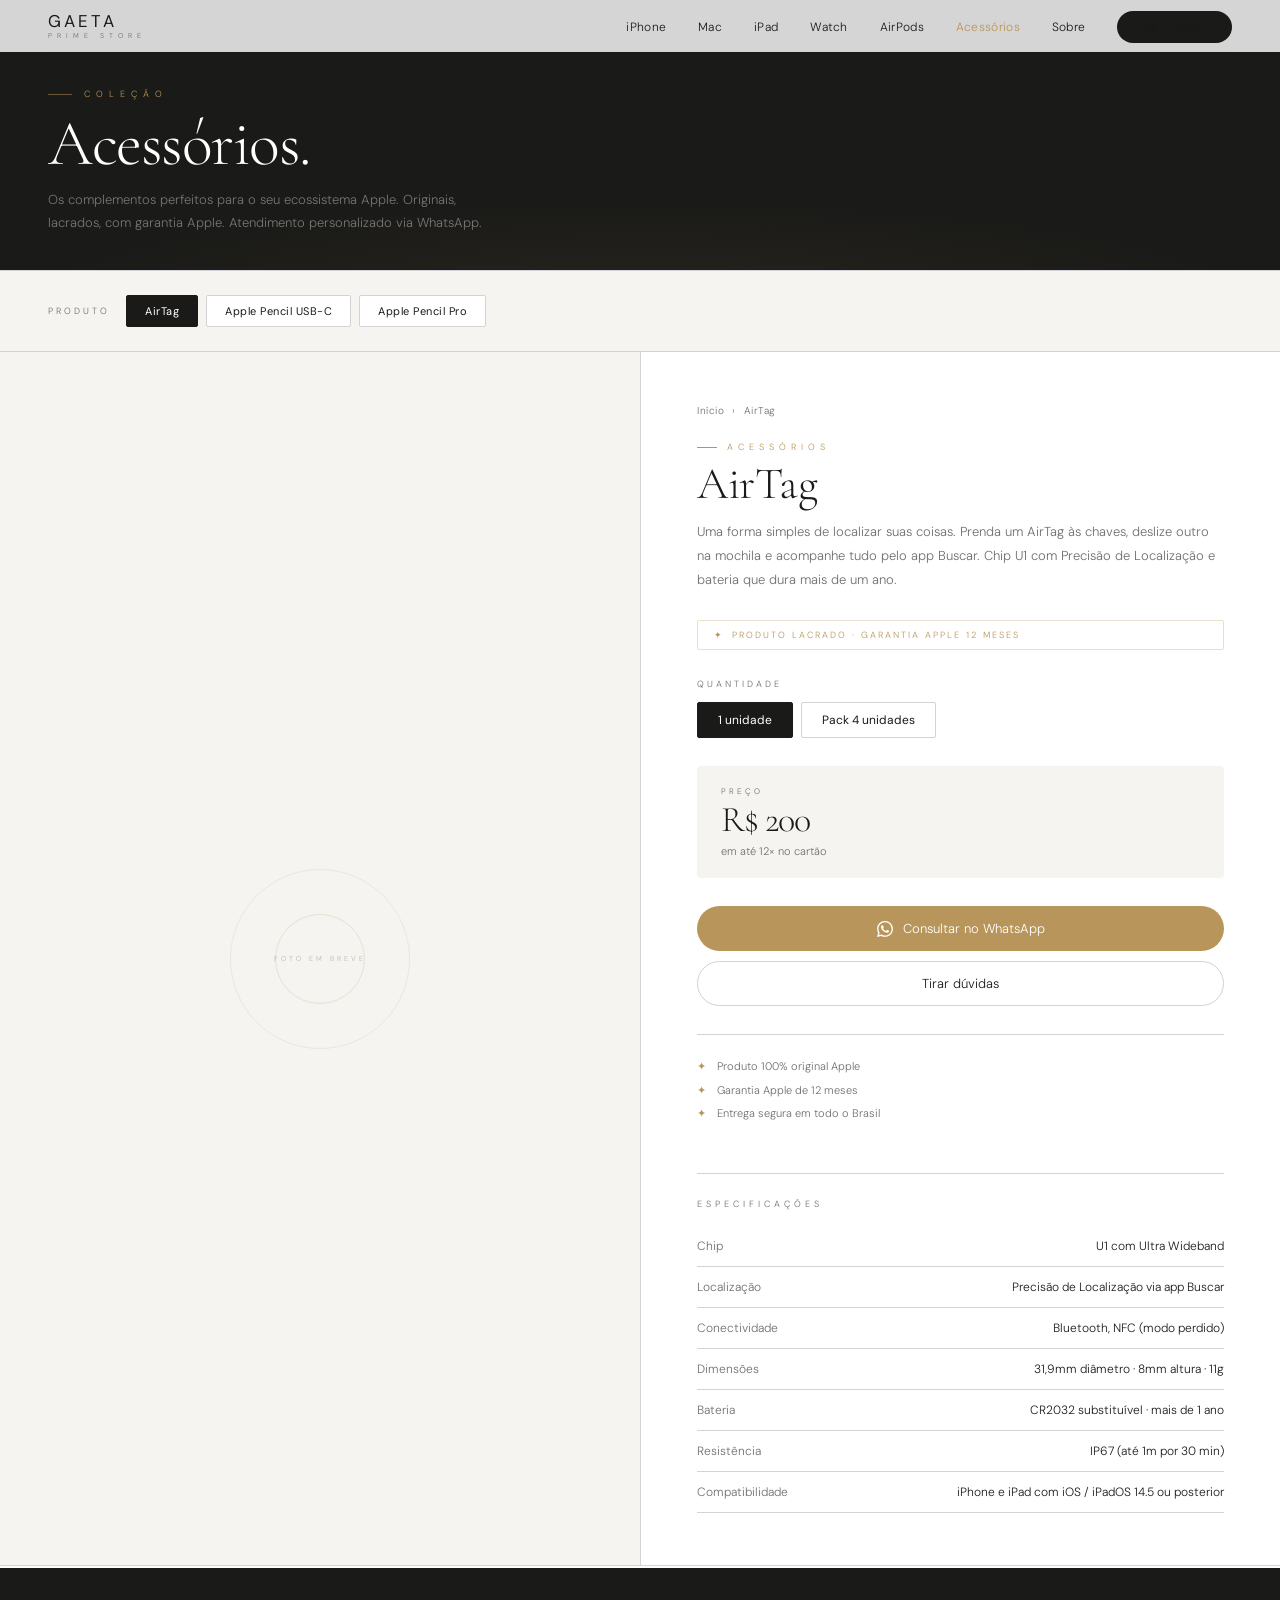
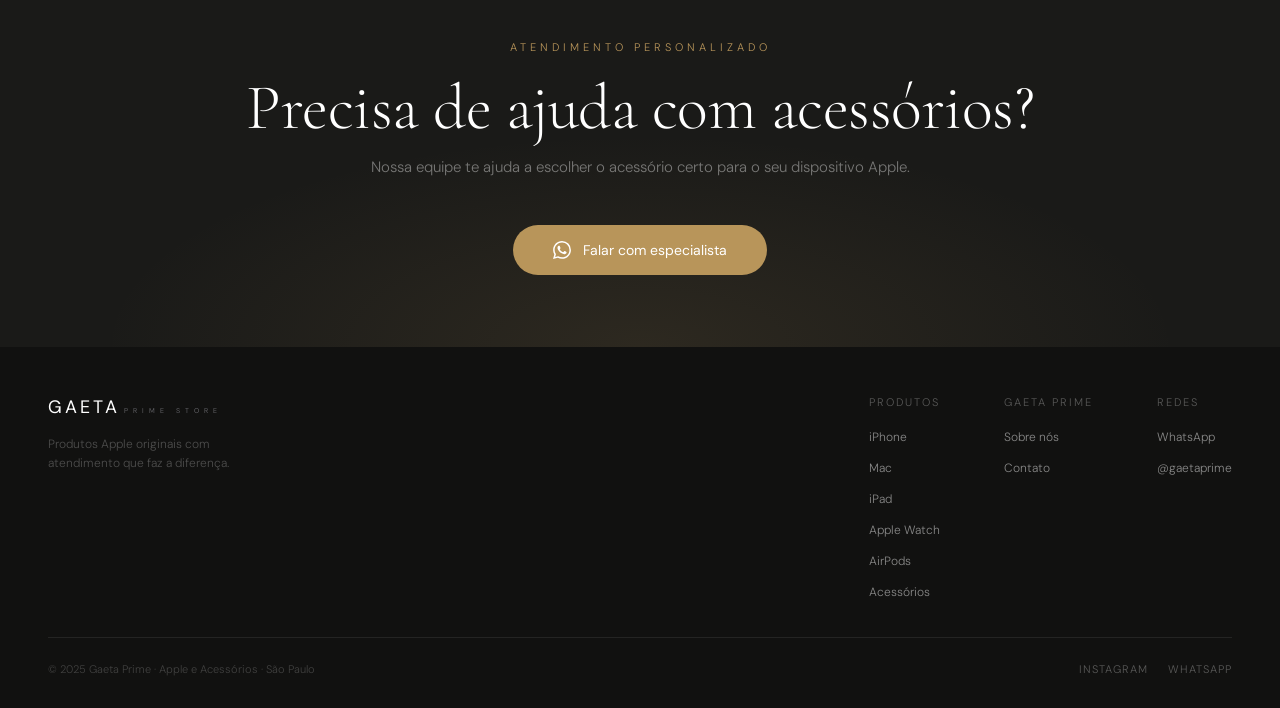
==== commit 88097ccd: "Add files via upload" ====
--- a/acessorios.html
+++ b/acessorios.html
@@ -13,6 +13,9 @@
   <link rel="stylesheet" href="https://fonts.googleapis.com/css2?family=Cormorant+Garamond:ital,wght@0,300;0,400;0,500;1,300;1,400&family=DM+Sans:wght@300;400;500&display=swap">
   <link rel="stylesheet" href="style.css">
   <style>
+    /* Proteção contra scroll/corte horizontal */
+    html, body { max-width: 100%; overflow-x: hidden; }
+
     .page-header {
       padding: calc(var(--nav-h) + 36px) 48px 36px;
       background: var(--grafite);
@@ -364,7 +367,7 @@
 
   <!-- CTA Final -->
   <section class="wpp-cta" style="margin-top:2px;">
-    <div class="wpp-cta-content reveal">
+    <div class="wpp-cta-content">
       <p class="wpp-cta-eyebrow">ATENDIMENTO PERSONALIZADO</p>
       <h2 class="wpp-cta-title">Precisa de ajuda com acessórios?</h2>
       <p class="wpp-cta-sub">Nossa equipe te ajuda a escolher o acessório certo para o seu dispositivo Apple.</p>
--- a/style.css
+++ b/style.css
@@ -226,9 +226,9 @@
 .badge-vitrine { background:var(--grafite); color:var(--cobre); border:1px solid var(--cobre); }
 .prod-foto {
   aspect-ratio:4/3; display:flex; align-items:center; justify-content:center;
-  padding:24px; overflow:hidden;
-}
-.prod-foto img { width:72%; height:100%; object-fit:contain; transition:transform .4s var(--ease); }
+  padding:10px; overflow:hidden;
+}
+.prod-foto img { width:100%; height:100%; object-fit:contain; transition:transform .4s var(--ease); }
 .prod-card:hover .prod-foto img { transform:scale(1.05) translateY(-4px); }
 .prod-info { padding:16px 24px 24px; border-top:0.5px solid var(--borda); flex:1; display:flex; flex-direction:column; }
 .prod-nome { font-family:'Cormorant Garamond',serif; font-size:19px; font-weight:400; margin-bottom:3px; }
@@ -241,9 +241,27 @@
 .cond-lacrado { background:#F0F9F0; color:#2A6A2A; }
 .cond-vitrine { background:#FFF8EE; color:#8A6020; }
 
+/* Duas condições lado a lado; a indisponível fica riscada e apagada */
+.prod-conds { display:flex; gap:6px; align-items:center; }
+.cond-off {
+  background:#F2F2F2; color:#B0B0B0;
+  text-decoration:line-through; text-decoration-thickness:1px;
+}
+
+/* Preços por condição (vitrine / lacrado) no card */
+.prod-precos { display:flex; flex-direction:column; gap:3px; margin-bottom:14px; }
+.prod-preco-cond { font-size:13px; letter-spacing:.2px; }
+.prc-vitrine { color:#8A6020; }
+.prc-lacrado { color:#2A6A2A; }
+.prod-preco-cond.prc-off {
+  color:#B0B0B0; background:none;
+  text-decoration:line-through; text-decoration-thickness:1px;
+  font-size:12px;
+}
+
 /* ─── WPP CTA ───────────────────────────────── */
 .wpp-cta {
-  background:var(--grafite); padding:120px 48px; text-align:center;
+  background:var(--grafite); padding:72px 48px; text-align:center;
   position:relative; overflow:hidden;
 }
 .wpp-cta::before {
@@ -320,10 +338,10 @@
 .prod-galeria {
   position:sticky; top:var(--nav-h); height:calc(100svh - var(--nav-h));
   display:flex; flex-direction:column; align-items:center; justify-content:center;
-  background:#fafafa; gap:24px; padding:48px;
+  background:#fafafa; gap:24px; padding:32px;
 }
 .prod-main-img {
-  width:70%; max-width:420px; aspect-ratio:1;
+  width:94%; max-width:600px; aspect-ratio:1;
   object-fit:contain; transition:opacity .2s, transform .4s var(--ease);
 }
 .prod-main-img.fade { opacity:0; }
@@ -464,12 +482,12 @@
   .section { padding:56px 24px; }
   .section-sm { padding:40px 24px; }
   .prod-grid { grid-template-columns:1fr 1fr; }
-  .prod-foto { aspect-ratio:1/1; padding:20px; }
+  .prod-foto { aspect-ratio:1/1; padding:10px; }
   .prod-info { padding:14px 18px 20px; }
   .prod-nome { font-size:16px; }
   .prod-spec { font-size:10px; }
   .band { padding:18px 24px; gap:20px; }
-  .wpp-cta { padding:64px 24px; }
+  .wpp-cta { padding:48px 24px; }
   .page-header { padding:calc(var(--nav-h) + 28px) 24px 28px; }
   .filtros { padding:0 24px; }
   .prod-section-header { padding:0 24px 28px; }
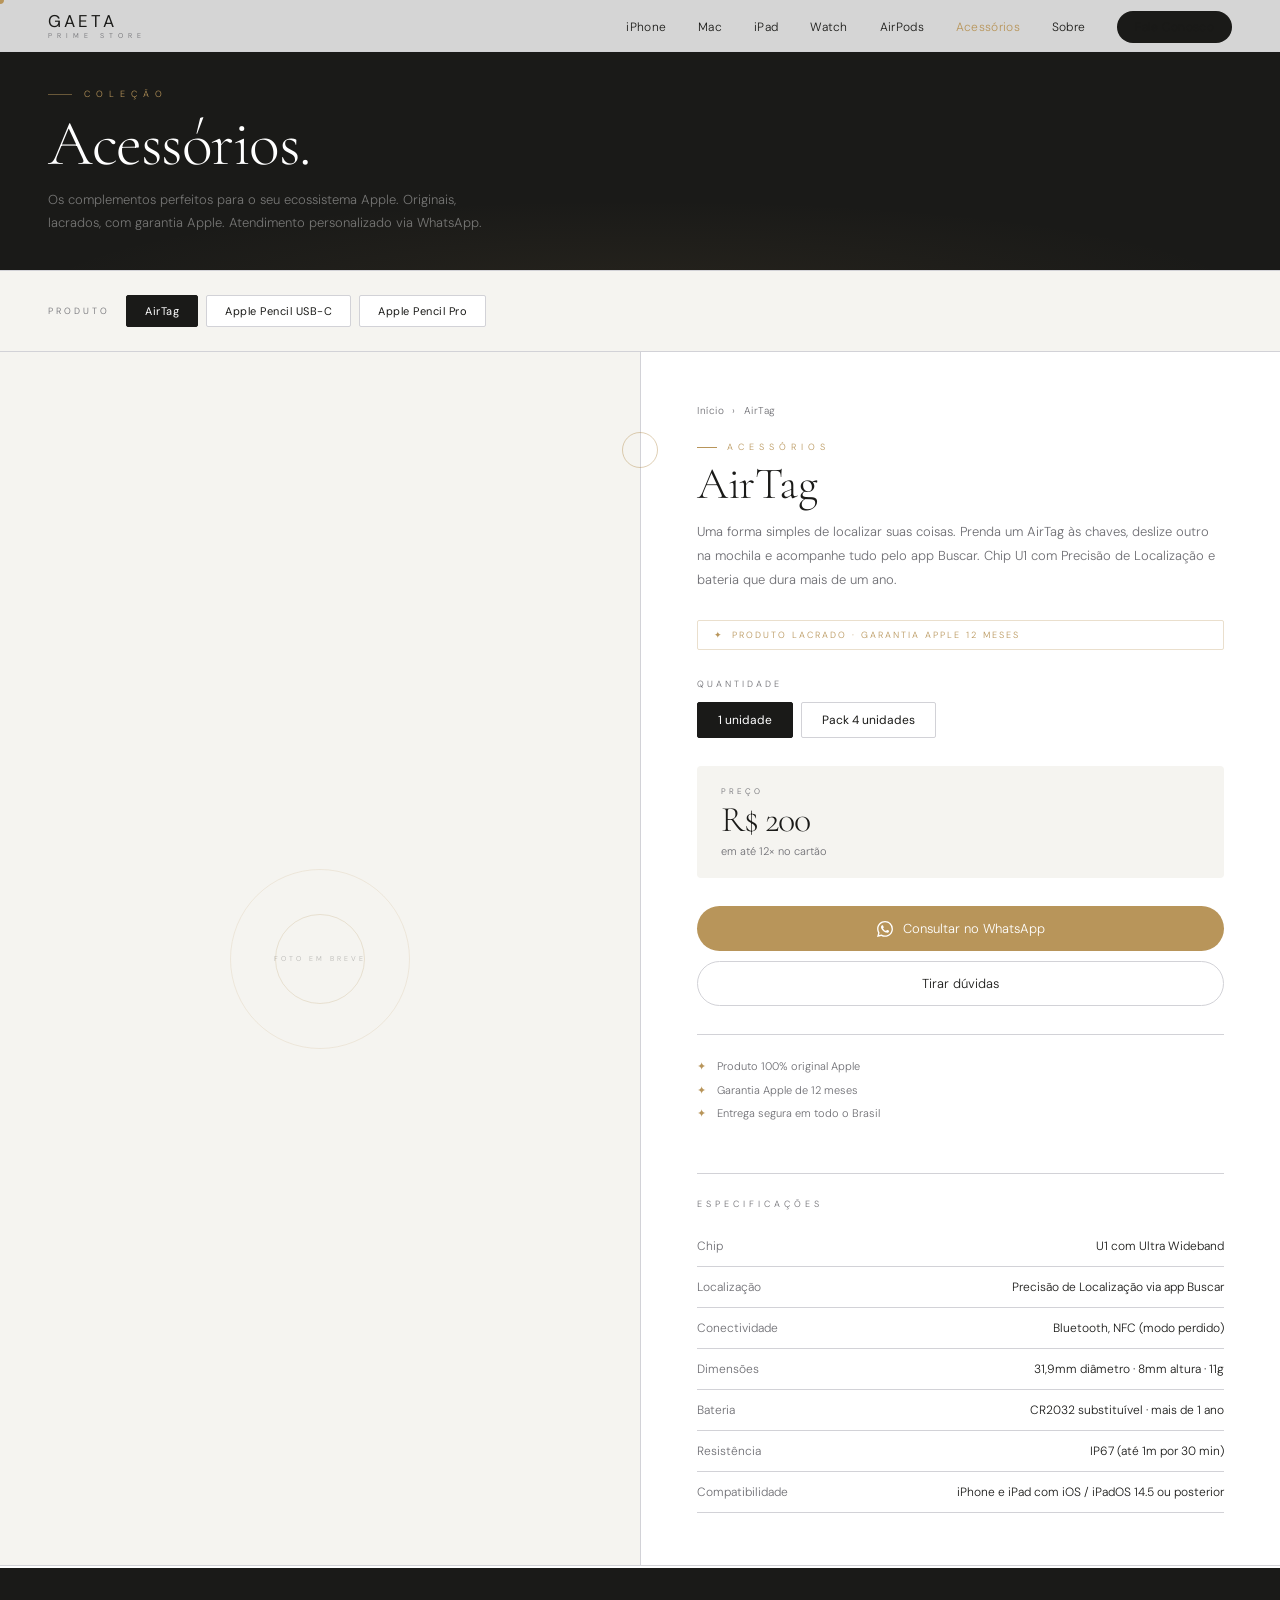
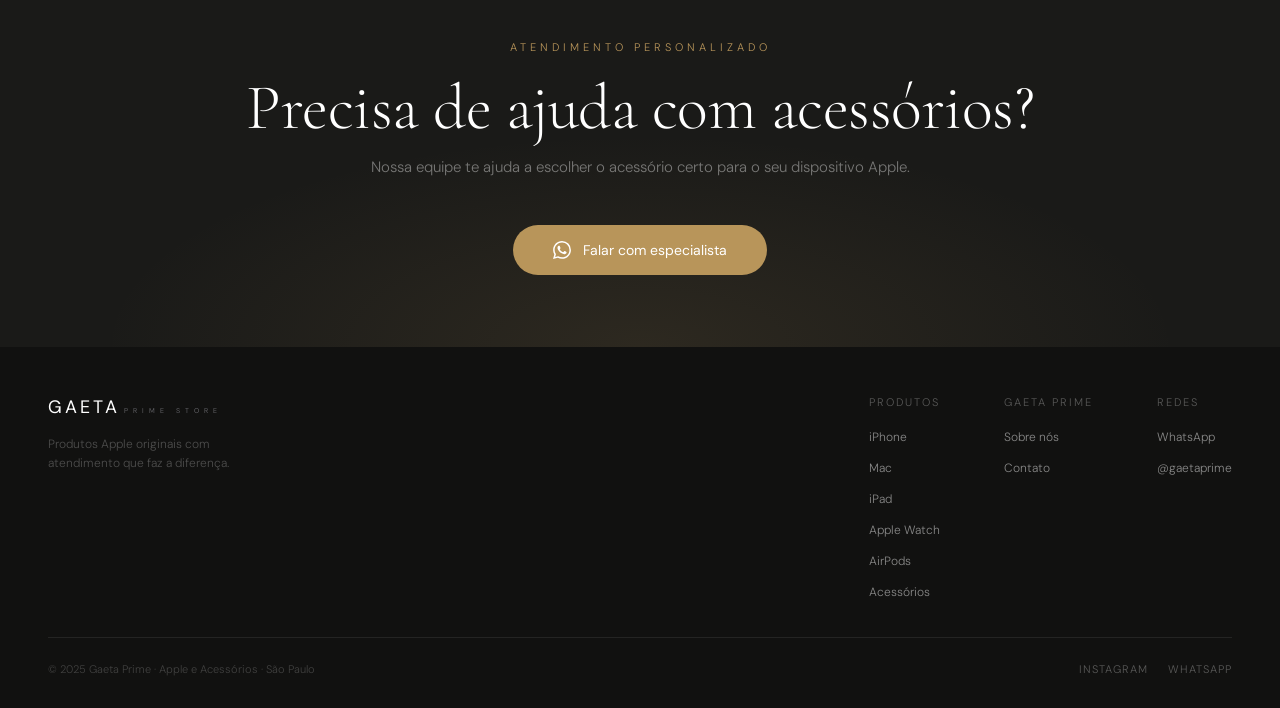
==== commit b1733802: "Add files via upload" ====
--- a/acessorios.html
+++ b/acessorios.html
@@ -3,7 +3,7 @@
 <head>
   <meta charset="UTF-8">
   <meta name="viewport" content="width=device-width, initial-scale=1.0">
-  <title>Acessórios — GAETA Prime</title>
+  <title>Acessórios · GAETA Prime</title>
   <meta name="description" content="Acessórios Apple originais, lacrados, com garantia Apple. AirTag, Apple Pencil USB-C e Apple Pencil Pro. Atendimento via WhatsApp.">
   <link rel="icon" href="/favicon.ico" sizes="32x32">
   <link rel="icon" href="/favicon.svg" type="image/svg+xml">
@@ -167,6 +167,9 @@
   </style>
 </head>
 <body>
+  <div id="scroll-bar"></div>
+  <div class="cursor-ring" id="cursor-ring"></div>
+  <div class="cursor-dot"  id="cursor-dot"></div>
 
   <nav class="nav light" id="nav">
     <a href="index.html" class="nav-logo">
@@ -439,5 +442,6 @@
       document.getElementById(produto + '-preco').textContent = preco;
     }
   </script>
+  <script src="gaeta-fx.js" defer></script>
 </body>
 </html>
--- a/style.css
+++ b/style.css
@@ -472,6 +472,7 @@
   .prod-galeria { position:relative; top:0; height:60vw; max-height:440px; }
   .prod-config { padding:36px 28px 56px; border-left:none; border-top:0.5px solid var(--borda); }
   .sobre-grid { grid-template-columns:1fr; }
+  .valores-grid { grid-template-columns:1fr !important; }
   .sobre-text { padding:56px 40px; }
   .contato-grid { grid-template-columns:1fr; }
   .footer-top { grid-template-columns:1fr 1fr; gap:40px; }
@@ -551,6 +552,7 @@
   .prod-grid { grid-template-columns:1fr; }
   .hero-ctas { flex-direction:column; align-items:center; }
   .sobre-nums { grid-template-columns:1fr; }
+  .valores-grid { grid-template-columns:1fr !important; }
 }
 
 /* ── FOTO PLACEHOLDER GENÉRICO ────────────────── */
@@ -584,3 +586,44 @@
 img.modelo-thumb[src=""] {
   aspect-ratio: 1/1; width: 64px; height: 64px;
 }
+
+/* ══ CURSOR PERSONALIZADO GLOBAL ══ */
+.cursor-dot {
+  position: fixed; top: 0; left: 0; z-index: 99999;
+  pointer-events: none; width: 8px; height: 8px; border-radius: 50%;
+  background: var(--cobre); transform: translate(-50%,-50%);
+  transition: width .2s, height .2s, opacity .2s, background .2s;
+  will-change: left, top;
+}
+.cursor-ring {
+  position: fixed; top: 0; left: 0; z-index: 99998;
+  pointer-events: none; width: 36px; height: 36px; border-radius: 50%;
+  border: 1px solid rgba(184,149,90,.45); transform: translate(-50%,-50%);
+  transition: width .3s var(--ease), height .3s var(--ease), border-color .3s, opacity .3s;
+  will-change: left, top;
+}
+.cursor-ring.hover { width: 56px; height: 56px; border-color: rgba(184,149,90,.85); }
+.cursor-dot.hover  { width: 4px;  height: 4px; }
+.cursor-dot.click  { transform: translate(-50%,-50%) scale(.6); }
+@media (max-width: 1024px) { .cursor-dot, .cursor-ring { display: none; } }
+
+/* ══ PARALLAX 3D NA GALERIA ══ */
+.galeria-tilt-wrap {
+  perspective: 900px;
+  display: flex; align-items: center; justify-content: center;
+  width: 100%; height: 100%;
+}
+.galeria-tilt-inner {
+  transition: transform .08s linear;
+  transform-style: preserve-3d;
+  display: flex; align-items: center; justify-content: center;
+  width: 100%; height: 100%;
+}
+
+/* ══ BARRA DE PROGRESSO DE SCROLL ══ */
+#scroll-bar {
+  position: fixed; top: 0; left: 0; z-index: 99997;
+  height: 2px; width: 0%; background: var(--cobre);
+  transition: width .05s linear;
+  pointer-events: none;
+}
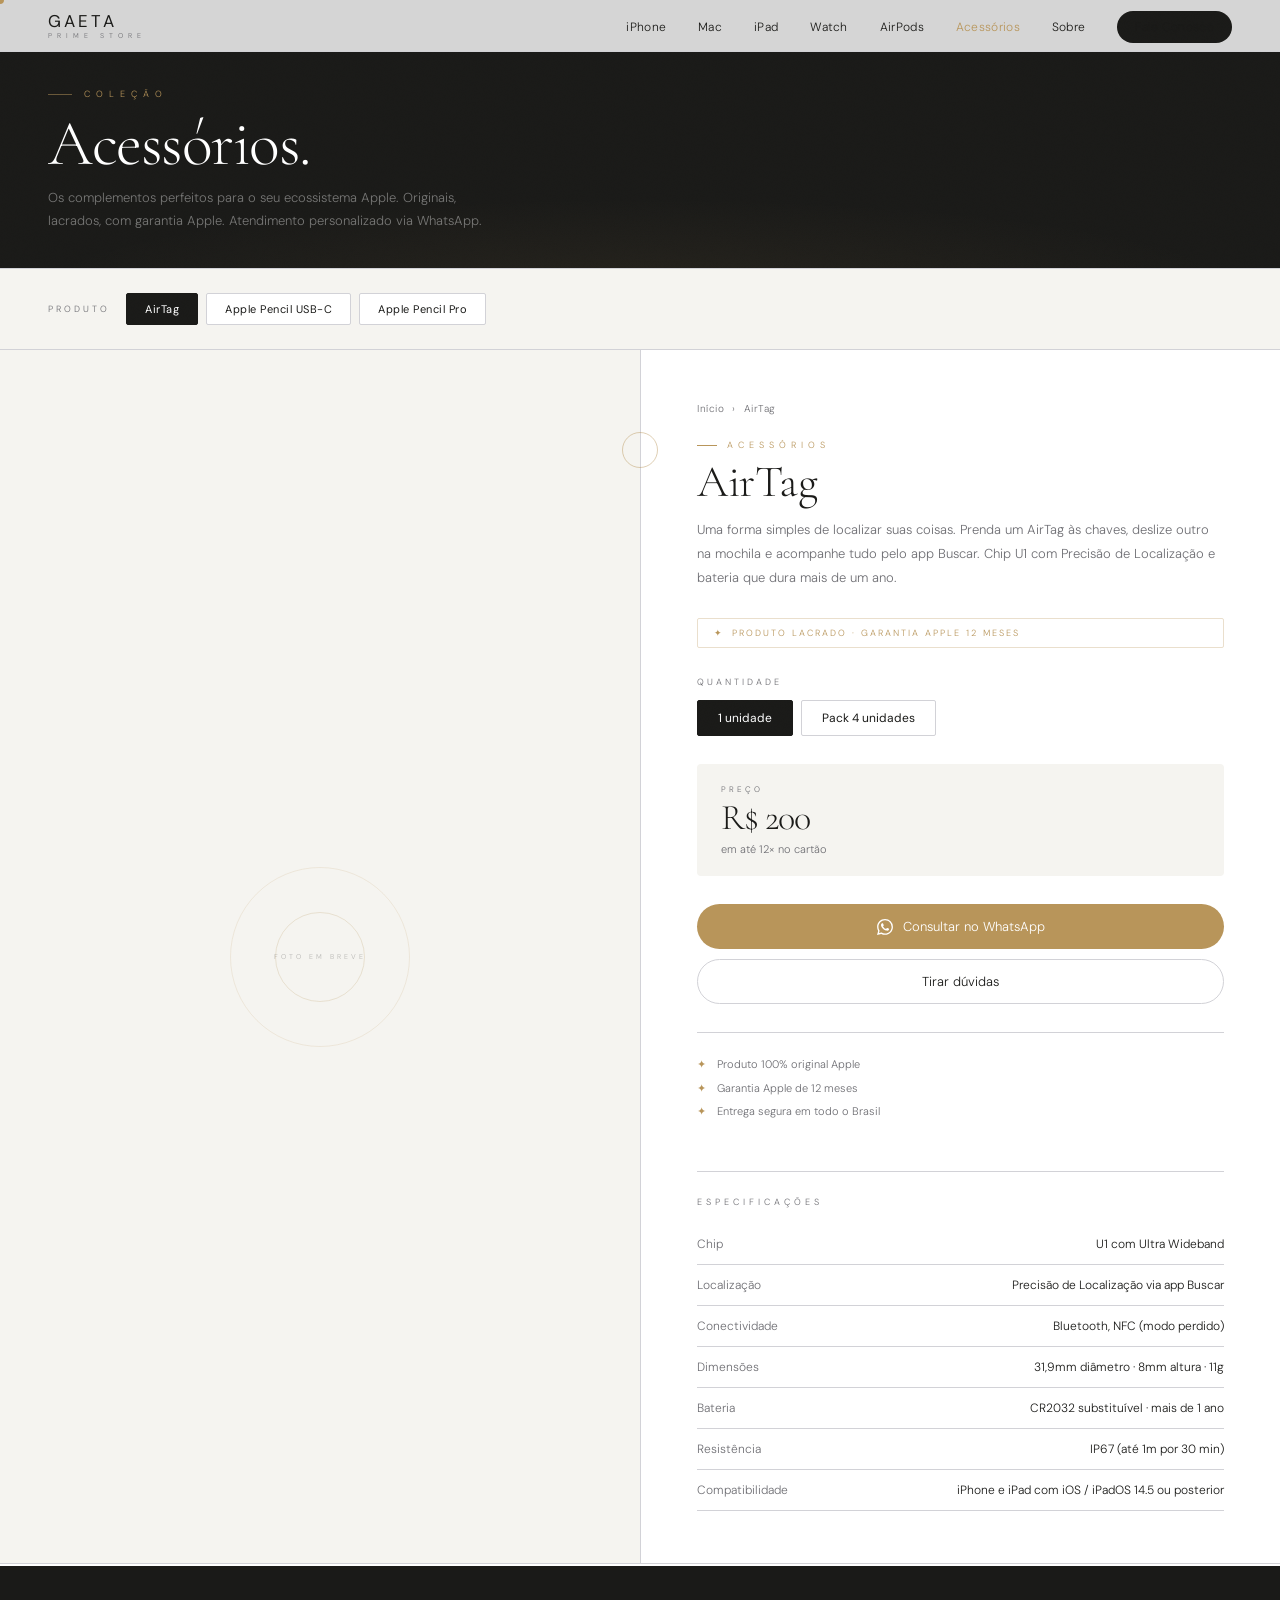
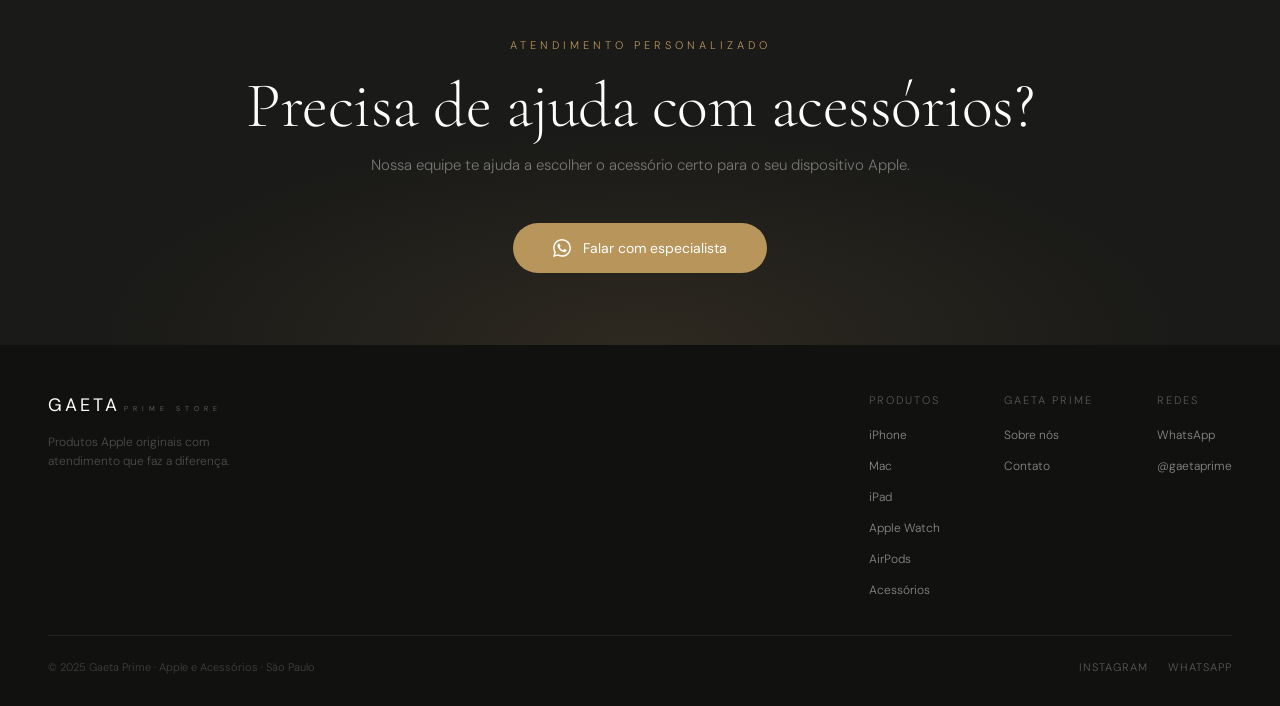
==== commit a294bf94: "Add files via upload" ====
--- a/acessorios.html
+++ b/acessorios.html
@@ -167,6 +167,7 @@
   </style>
 </head>
 <body>
+  <div class="film-grain"></div>
   <div id="scroll-bar"></div>
   <div class="cursor-ring" id="cursor-ring"></div>
   <div class="cursor-dot"  id="cursor-dot"></div>
@@ -207,7 +208,7 @@
   <div class="page-header">
     <div class="page-header-content">
       <p class="page-eyebrow">COLEÇÃO</p>
-      <h1 class="page-title">Acessórios.</h1>
+      <h1 class="page-title gw-phrase">Acessórios.</h1>
       <p class="page-sub">Os complementos perfeitos para o seu ecossistema Apple. Originais, lacrados, com garantia Apple. Atendimento personalizado via WhatsApp.</p>
     </div>
   </div>
--- a/style.css
+++ b/style.css
@@ -214,7 +214,7 @@
 .prod-grid { display:grid; grid-template-columns:repeat(3,1fr); gap:2px; background:var(--borda); }
 .prod-card {
   background:#fff; display:flex; flex-direction:column;
-  text-decoration:none; position:relative; overflow:hidden;
+  text-decoration:none; position:relative;
   transition:background .25s;
 }
 .prod-card:hover { background:var(--off); }
@@ -431,7 +431,7 @@
 .sobre-num-label { font-size:12px; color:var(--cinza); margin-top:4px; }
 
 /* ─── CONTATO ───────────────────────────────── */
-.contato-grid { display:grid; grid-template-columns:1fr 1fr; gap:2px; min-height:70vh; }
+.contato-grid { display:grid; grid-template-columns:1fr 1fr; gap:2px; }
 .contato-info { background:var(--grafite); padding:80px 64px; display:flex; flex-direction:column; justify-content:center; }
 .contato-info-title { font-size:clamp(28px,3vw,40px); font-weight:200; color:#fff; letter-spacing:-1px; margin-bottom:40px; }
 .contato-item { margin-bottom:32px; }
@@ -475,6 +475,8 @@
   .valores-grid { grid-template-columns:1fr !important; }
   .sobre-text { padding:56px 40px; }
   .contato-grid { grid-template-columns:1fr; }
+  .contato-info { padding:56px 32px; }
+  .contato-cta  { padding:56px 32px; }
   .footer-top { grid-template-columns:1fr 1fr; gap:40px; }
 }
 @media (max-width:768px) {
@@ -627,3 +629,42 @@
   transition: width .05s linear;
   pointer-events: none;
 }
+
+/* ── WORD-BY-WORD REVEAL (Apple-style) ────────── */
+.gw-phrase { display: inline; }
+.gw-word { display: inline-block; overflow: hidden; vertical-align: bottom; }
+.gw-word-inner {
+  display: inline-block;
+  transform: translateY(105%);
+  opacity: 0;
+  transition: transform .65s cubic-bezier(.16,1,.3,1), opacity .4s ease;
+}
+.gw-word-inner--visible {
+  transform: translateY(0);
+  opacity: 1;
+}
+
+/* ── STAGGER REVEAL (já aplicado via gaeta-fx.js) */
+/* Cards entram com opacity/translateY — sem override necessário */
+
+/* ── PROD-CARD: micro-hover elevation ─────────── */
+.prod-card {
+  box-shadow: 0 0 0 rgba(0,0,0,0);
+  transition: background .25s, box-shadow .3s cubic-bezier(.4,0,.2,1), transform .3s cubic-bezier(.4,0,.2,1);
+}
+.prod-card:hover {
+  background: var(--off);
+  box-shadow: 0 8px 32px rgba(0,0,0,.07);
+  transform: translateY(-2px);
+  z-index: 2;
+}
+
+/* ── GRAIN (textura de filme) global ──────────── */
+/* Já existe no index.html inline. Aqui deixamos a classe disponível
+   para as páginas internas que carregam style.css */
+.film-grain {
+  position: fixed; inset: 0; z-index: 9000; pointer-events: none;
+  opacity: .025;
+  background-image: url("data:image/svg+xml,%3Csvg xmlns='http://www.w3.org/2000/svg' width='120' height='120'%3E%3Cfilter id='n'%3E%3CfeTurbulence type='fractalNoise' baseFrequency='.9' numOctaves='3'/%3E%3C/filter%3E%3Crect width='100%25' height='100%25' filter='url(%23n)'/%3E%3C/svg%3E");
+  mix-blend-mode: overlay;
+}
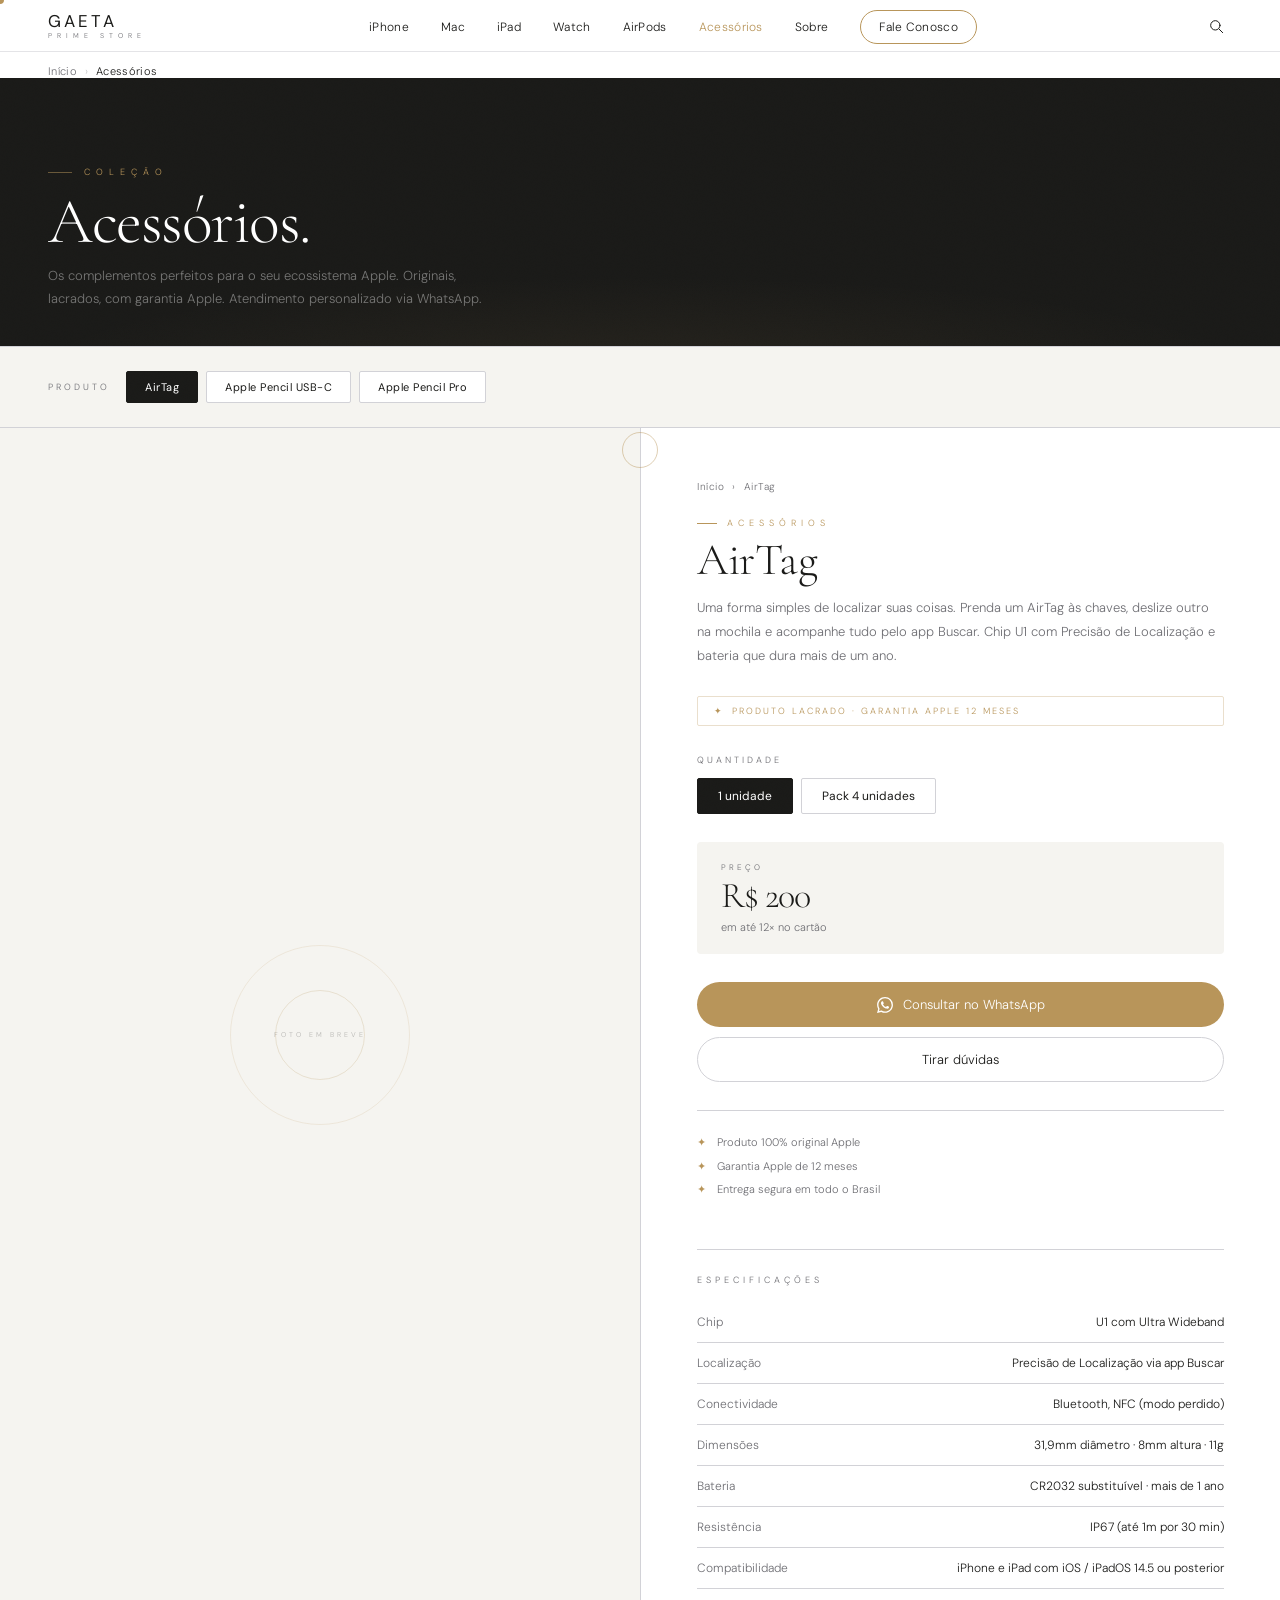
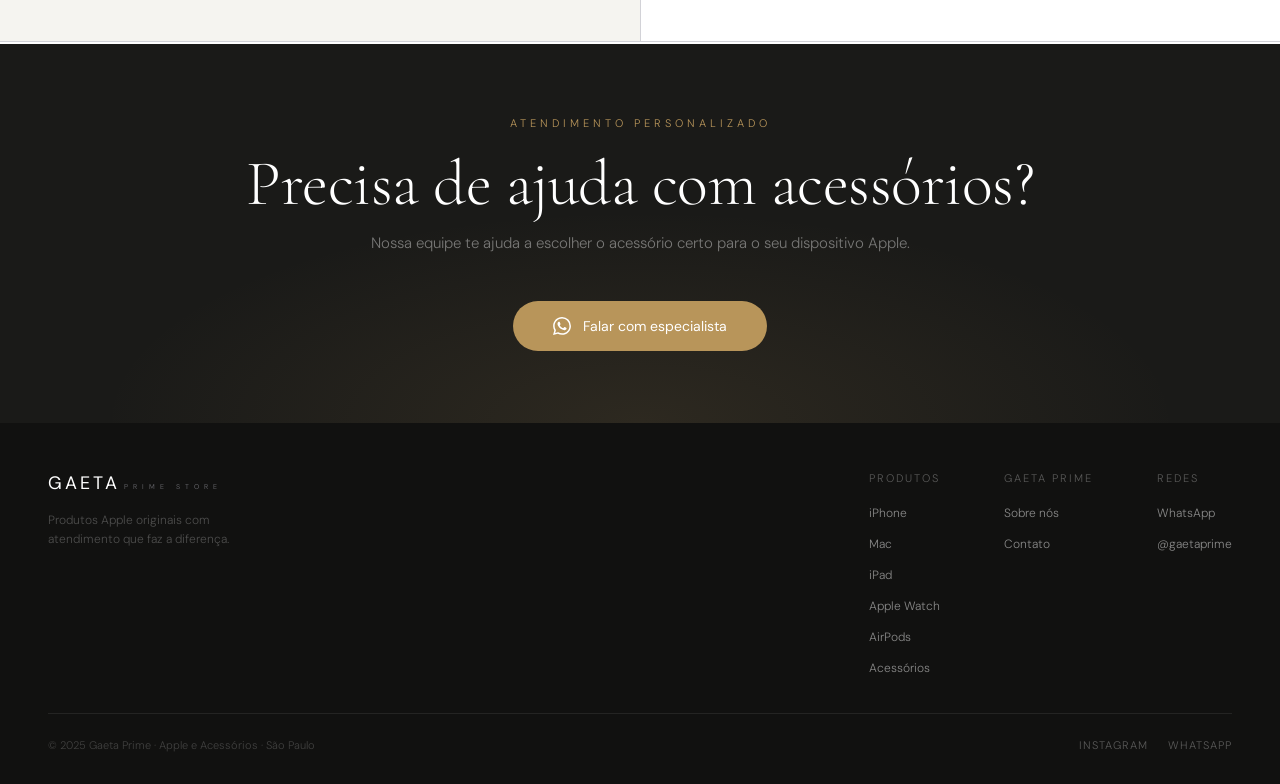
==== commit 34efd310: "Add files via upload" ====
--- a/acessorios.html
+++ b/acessorios.html
@@ -3,8 +3,20 @@
 <head>
   <meta charset="UTF-8">
   <meta name="viewport" content="width=device-width, initial-scale=1.0">
-  <title>Acessórios · GAETA Prime</title>
-  <meta name="description" content="Acessórios Apple originais, lacrados, com garantia Apple. AirTag, Apple Pencil USB-C e Apple Pencil Pro. Atendimento via WhatsApp.">
+  <title>Acessórios Apple · Gaeta Prime — AirTag, Apple Pencil Originais</title>
+  <meta name="description" content="AirTag, Apple Pencil USB-C e Apple Pencil Pro originais e lacrados com garantia Apple. Atendimento via WhatsApp, entrega para todo o Brasil.">
+  <meta property="og:title" content="Acessórios Apple · Gaeta Prime — AirTag, Apple Pencil">
+  <meta property="og:description" content="AirTag, Apple Pencil USB-C e Apple Pencil Pro originais e lacrados com garantia Apple. Atendimento via WhatsApp em SP.">
+  <meta property="og:type" content="website">
+  <meta property="og:url" content="https://gaetaprime.com.br/acessorios">
+  <meta property="og:image" content="https://gaetaprime.com.br/img/og-cover.jpg">
+  <meta property="og:image:width" content="1200">
+  <meta property="og:image:height" content="630">
+  <meta name="twitter:card" content="summary_large_image">
+  <meta name="twitter:title" content="Acessórios Apple · Gaeta Prime — AirTag, Apple Pencil">
+  <meta name="twitter:description" content="AirTag, Apple Pencil USB-C e Apple Pencil Pro originais e lacrados com garantia Apple.">
+  <meta name="twitter:image" content="https://gaetaprime.com.br/img/og-cover.jpg">
+  <link rel="canonical" href="https://gaetaprime.com.br/acessorios">
   <link rel="icon" href="/favicon.ico" sizes="32x32">
   <link rel="icon" href="/favicon.svg" type="image/svg+xml">
   <link rel="apple-touch-icon" href="/apple-touch-icon.png">
@@ -204,6 +216,13 @@
     <a href="contato.html" class="nav-wpp-mobile">FALE CONOSCO →</a>
   </div>
 
+  <!-- BREADCRUMB -->
+  <nav class="breadcrumb" aria-label="Navegação">
+    <a href="index.html">Início</a>
+    <span class="breadcrumb-sep">›</span>
+    <span class="breadcrumb-current">Acessórios</span>
+  </nav>
+
   <!-- PAGE HEADER -->
   <div class="page-header">
     <div class="page-header-content">
@@ -424,6 +443,21 @@
     </div>
   </footer>
 
+  <script type="application/ld+json">
+  {
+    "@context": "https://schema.org",
+    "@type": "ItemList",
+    "name": "Acessórios Apple — Gaeta Prime",
+    "description": "AirTag, Apple Pencil USB-C e Apple Pencil Pro originais com garantia Apple",
+    "url": "https://gaetaprime.com.br/acessorios",
+    "numberOfItems": 3,
+    "itemListElement": [
+      { "@type": "ListItem", "position": 1, "name": "AirTag", "url": "https://gaetaprime.com.br/acessorios" },
+      { "@type": "ListItem", "position": 2, "name": "Apple Pencil USB-C", "url": "https://gaetaprime.com.br/acessorios" },
+      { "@type": "ListItem", "position": 3, "name": "Apple Pencil Pro", "url": "https://gaetaprime.com.br/acessorios" }
+    ]
+  }
+  </script>
   <script src="main.js"></script>
   <script>
     // Troca de produto
@@ -444,5 +478,6 @@
     }
   </script>
   <script src="gaeta-fx.js" defer></script>
+  <script src="search.js" defer></script>
 </body>
 </html>
--- a/style.css
+++ b/style.css
@@ -1,9 +1,9 @@
 /* ============================================
-   GAETA — Design System
+   GAETA â€” Design System
    Minimalismo premium, identidade Apple
    ============================================ */
 
-@import url('https://fonts.googleapis.com/css2?family=Cormorant+Garamond:ital,wght@0,300;0,400;0,500;1,300;1,400&family=DM+Sans:wght@300;400;500&display=swap');
+/* Google Fonts carregado via <link> no HTML â€” sem @import duplo */
 
 :root {
   --grafite:  #1A1A18;
@@ -19,7 +19,7 @@
   --ease-out: cubic-bezier(0,0,.2,1);
 }
 
-/* ─── RESET ────────────────────────────────── */
+/* â”€â”€â”€ RESET â”€â”€â”€â”€â”€â”€â”€â”€â”€â”€â”€â”€â”€â”€â”€â”€â”€â”€â”€â”€â”€â”€â”€â”€â”€â”€â”€â”€â”€â”€â”€â”€â”€â”€ */
 *, *::before, *::after { margin:0; padding:0; box-sizing:border-box; }
 html { scroll-behavior:smooth; -webkit-font-smoothing:antialiased; }
 body { font-family:'DM Sans',sans-serif; font-weight:300; color:var(--grafite); background:#fff; overflow-x:hidden; }
@@ -27,7 +27,7 @@
 a { color:inherit; text-decoration:none; }
 button { font-family:inherit; cursor:pointer; }
 
-/* ─── NAVEGAÇÃO ────────────────────────────── */
+/* â”€â”€â”€ NAVEGAÃ‡ÃƒO â”€â”€â”€â”€â”€â”€â”€â”€â”€â”€â”€â”€â”€â”€â”€â”€â”€â”€â”€â”€â”€â”€â”€â”€â”€â”€â”€â”€â”€â”€ */
 .nav {
   position:fixed; top:0; left:0; right:0; z-index:900;
   height:var(--nav-h);
@@ -57,15 +57,16 @@
 
 .nav-wpp {
   font-size:11px; letter-spacing:1px; padding:8px 18px;
-  background:var(--grafite); color:#fff;
+  background:transparent; color:var(--cobre);
+  border:1px solid var(--cobre);
   border-radius:980px;
-  transition:background .2s, color .2s;
-}
-.nav-wpp:hover { background:var(--cobre); color:#fff !important; }
-.nav.dark .nav-wpp { background:var(--cobre); }
-.nav.dark .nav-wpp:hover { background:#a07840; }
-
-/* ─── HERO ─────────────────────────────────── */
+  transition:background .2s, color .2s, border-color .2s;
+}
+.nav-wpp:hover { background:var(--cobre); color:#fff !important; border-color:var(--cobre); }
+.nav.dark .nav-wpp { background:transparent; color:rgba(255,255,255,.7); border-color:rgba(255,255,255,.3); }
+.nav.dark .nav-wpp:hover { background:var(--cobre); color:#fff; border-color:var(--cobre); }
+
+/* â”€â”€â”€ HERO â”€â”€â”€â”€â”€â”€â”€â”€â”€â”€â”€â”€â”€â”€â”€â”€â”€â”€â”€â”€â”€â”€â”€â”€â”€â”€â”€â”€â”€â”€â”€â”€â”€â”€â”€ */
 .hero {
   position:relative; min-height:100svh;
   display:flex; flex-direction:column; align-items:center; justify-content:center;
@@ -133,7 +134,7 @@
   animation:scrollPulse 2s ease infinite;
 }
 
-/* ─── BAND ──────────────────────────────────── */
+/* â”€â”€â”€ BAND â”€â”€â”€â”€â”€â”€â”€â”€â”€â”€â”€â”€â”€â”€â”€â”€â”€â”€â”€â”€â”€â”€â”€â”€â”€â”€â”€â”€â”€â”€â”€â”€â”€â”€â”€â”€ */
 .band {
   background:var(--grafite); padding:20px 48px;
   display:flex; align-items:center; justify-content:center; gap:48px; flex-wrap:wrap;
@@ -144,7 +145,7 @@
 .band-text { font-size:12px; color:rgba(255,255,255,.45); letter-spacing:.3px; }
 .band-text strong { color:var(--cobre); font-weight:400; }
 
-/* ─── SEÇÃO GENÉRICA ───────────────────────── */
+/* â”€â”€â”€ SEÃ‡ÃƒO GENÃ‰RICA â”€â”€â”€â”€â”€â”€â”€â”€â”€â”€â”€â”€â”€â”€â”€â”€â”€â”€â”€â”€â”€â”€â”€â”€â”€ */
 .section { padding:100px 48px; }
 .section-sm { padding:60px 48px; }
 .section-dark { background:var(--grafite); }
@@ -156,7 +157,7 @@
 .section-dark .section-title { color:#fff; }
 .section-dark .section-sub { color:rgba(255,255,255,.45); }
 
-/* ─── CATEGORIAS HOME ──────────────────────── */
+/* â”€â”€â”€ CATEGORIAS HOME â”€â”€â”€â”€â”€â”€â”€â”€â”€â”€â”€â”€â”€â”€â”€â”€â”€â”€â”€â”€â”€â”€â”€â”€ */
 .cat-grid { display:grid; grid-template-columns:repeat(4,1fr); gap:2px; margin-top:60px; }
 .cat-card {
   position:relative; aspect-ratio:3/4; overflow:hidden;
@@ -179,7 +180,7 @@
 .cat-nome { font-size:20px; font-weight:300; color:#fff; margin-bottom:4px; }
 .cat-ver { font-size:11px; letter-spacing:2px; color:var(--cobre); }
 
-/* ─── DESTAQUE PRODUTO ─────────────────────── */
+/* â”€â”€â”€ DESTAQUE PRODUTO â”€â”€â”€â”€â”€â”€â”€â”€â”€â”€â”€â”€â”€â”€â”€â”€â”€â”€â”€â”€â”€â”€â”€ */
 .feature {
   display:grid; grid-template-columns:1fr 1fr; min-height:70vh; overflow:hidden;
 }
@@ -198,7 +199,7 @@
 .feature-desc { font-size:14px; color:rgba(255,255,255,.45); line-height:1.8; margin-bottom:40px; }
 .feature-link { font-size:12px; letter-spacing:2px; color:var(--cobre); display:inline-flex; align-items:center; gap:8px; transition:gap .2s; }
 .feature-link:hover { gap:14px; }
-.feature-link::after { content:'→'; }
+.feature-link::after { content:'â†’'; }
 .feature.reverse { direction:rtl; }
 .feature.reverse > * { direction:ltr; }
 .feature.reverse .feature-content { background:#fff; }
@@ -206,7 +207,7 @@
 .feature.reverse .feature-title { color:var(--grafite); }
 .feature.reverse .feature-desc { color:var(--cinza); }
 
-/* ─── GRID PRODUTOS ────────────────────────── */
+/* â”€â”€â”€ GRID PRODUTOS â”€â”€â”€â”€â”€â”€â”€â”€â”€â”€â”€â”€â”€â”€â”€â”€â”€â”€â”€â”€â”€â”€â”€â”€â”€â”€ */
 .prod-section { padding:60px 0; }
 .prod-section-header { padding:0 48px 36px; display:flex; align-items:flex-end; justify-content:space-between; }
 .ver-todos { font-size:12px; letter-spacing:1px; color:var(--cobre); transition:opacity .2s; }
@@ -241,14 +242,14 @@
 .cond-lacrado { background:#F0F9F0; color:#2A6A2A; }
 .cond-vitrine { background:#FFF8EE; color:#8A6020; }
 
-/* Duas condições lado a lado; a indisponível fica riscada e apagada */
+/* Duas condiÃ§Ãµes lado a lado; a indisponÃ­vel fica riscada e apagada */
 .prod-conds { display:flex; gap:6px; align-items:center; }
 .cond-off {
   background:#F2F2F2; color:#B0B0B0;
   text-decoration:line-through; text-decoration-thickness:1px;
 }
 
-/* Preços por condição (vitrine / lacrado) no card */
+/* PreÃ§os por condiÃ§Ã£o (vitrine / lacrado) no card */
 .prod-precos { display:flex; flex-direction:column; gap:3px; margin-bottom:14px; }
 .prod-preco-cond { font-size:13px; letter-spacing:.2px; }
 .prc-vitrine { color:#8A6020; }
@@ -259,7 +260,7 @@
   font-size:12px;
 }
 
-/* ─── WPP CTA ───────────────────────────────── */
+/* â”€â”€â”€ WPP CTA â”€â”€â”€â”€â”€â”€â”€â”€â”€â”€â”€â”€â”€â”€â”€â”€â”€â”€â”€â”€â”€â”€â”€â”€â”€â”€â”€â”€â”€â”€â”€â”€â”€ */
 .wpp-cta {
   background:var(--grafite); padding:72px 48px; text-align:center;
   position:relative; overflow:hidden;
@@ -281,7 +282,7 @@
 .btn-wpp-lg:hover { background:#a07840; transform:scale(1.03); }
 .btn-wpp-lg svg { width:18px; height:18px; }
 
-/* ─── FOOTER ────────────────────────────────── */
+/* â”€â”€â”€ FOOTER â”€â”€â”€â”€â”€â”€â”€â”€â”€â”€â”€â”€â”€â”€â”€â”€â”€â”€â”€â”€â”€â”€â”€â”€â”€â”€â”€â”€â”€â”€â”€â”€â”€â”€ */
 .footer { background:#111110; padding:48px 48px 32px; }
 .footer-top { display:grid; grid-template-columns:1fr auto auto auto; gap:64px; padding-bottom:36px; border-bottom:0.5px solid rgba(255,255,255,.08); margin-bottom:24px; }
 .footer-logo-g { font-size:18px; font-weight:400; letter-spacing:3px; color:#fff; }
@@ -297,7 +298,7 @@
 .footer-social a { font-size:11px; color:rgba(255,255,255,.3); letter-spacing:1px; transition:color .2s; }
 .footer-social a:hover { color:var(--cobre); }
 
-/* ─── PÁGINA INTERNA — HEADER ──────────────── */
+/* â”€â”€â”€ PÃGINA INTERNA â€” HEADER â”€â”€â”€â”€â”€â”€â”€â”€â”€â”€â”€â”€â”€â”€â”€â”€ */
 .page-header {
   padding:calc(var(--nav-h) + 40px) 48px 36px;
   border-bottom:0.5px solid var(--borda);
@@ -306,7 +307,7 @@
 .page-title { font-family:'Cormorant Garamond',serif; font-size:clamp(36px,5vw,64px); font-weight:300; letter-spacing:-1px; line-height:1; }
 .page-sub { font-size:14px; color:var(--cinza); margin-top:12px; max-width:480px; line-height:1.65; }
 
-/* ─── FILTROS CATÁLOGO ─────────────────────── */
+/* â”€â”€â”€ FILTROS CATÃLOGO â”€â”€â”€â”€â”€â”€â”€â”€â”€â”€â”€â”€â”€â”€â”€â”€â”€â”€â”€â”€â”€â”€â”€ */
 .filtros {
   position:sticky; top:var(--nav-h); z-index:100;
   background:#fff; border-bottom:0.5px solid var(--borda);
@@ -323,7 +324,7 @@
 .filtro-btn:hover { color:var(--grafite); }
 .filtro-btn.ativo { color:var(--grafite); border-bottom-color:var(--grafite); }
 
-/* Botões de modelo (iPhone, iPad, Mac) */
+/* BotÃµes de modelo (iPhone, iPad, Mac) */
 .modelo-btn {
   padding:8px 18px; border:0.5px solid var(--borda); background:#fff;
   font-size:11px; letter-spacing:.5px; color:var(--grafite);
@@ -333,7 +334,7 @@
 .modelo-btn:hover { border-color:var(--grafite); }
 .modelo-btn.ativo { background:var(--grafite); color:#fff; border-color:var(--grafite); }
 
-/* ─── PÁGINA PRODUTO ───────────────────────── */
+/* â”€â”€â”€ PÃGINA PRODUTO â”€â”€â”€â”€â”€â”€â”€â”€â”€â”€â”€â”€â”€â”€â”€â”€â”€â”€â”€â”€â”€â”€â”€â”€â”€ */
 .prod-hero { display:grid; grid-template-columns:1fr 480px; min-height:calc(100svh - var(--nav-h)); }
 .prod-galeria {
   position:sticky; top:var(--nav-h); height:calc(100svh - var(--nav-h));
@@ -418,7 +419,7 @@
 .spec-label { color:var(--cinza); }
 .spec-val { color:var(--grafite); font-weight:400; text-align:right; max-width:55%; }
 
-/* ─── SOBRE ─────────────────────────────────── */
+/* â”€â”€â”€ SOBRE â”€â”€â”€â”€â”€â”€â”€â”€â”€â”€â”€â”€â”€â”€â”€â”€â”€â”€â”€â”€â”€â”€â”€â”€â”€â”€â”€â”€â”€â”€â”€â”€â”€â”€â”€ */
 .sobre-grid { display:grid; grid-template-columns:1fr 1fr; gap:2px; }
 .sobre-img { aspect-ratio:4/5; overflow:hidden; }
 .sobre-img img { width:100%; height:100%; object-fit:cover; transition:transform .8s var(--ease); }
@@ -426,11 +427,11 @@
 .sobre-text { display:flex; flex-direction:column; justify-content:center; padding:80px 72px; background:var(--off); }
 .sobre-p { font-size:15px; color:var(--cinza); line-height:1.85; margin-bottom:24px; }
 .sobre-p:last-child { margin-bottom:0; }
-.sobre-nums { display:grid; grid-template-columns:1fr 1fr; gap:32px; margin-top:48px; padding-top:48px; border-top:0.5px solid var(--borda); }
+.sobre-nums { display:grid; grid-template-columns:repeat(4,1fr); gap:32px; margin-top:48px; padding-top:48px; border-top:0.5px solid var(--borda); }
 .sobre-num-val { font-size:40px; font-weight:200; color:var(--cobre); letter-spacing:-1px; }
 .sobre-num-label { font-size:12px; color:var(--cinza); margin-top:4px; }
 
-/* ─── CONTATO ───────────────────────────────── */
+/* â”€â”€â”€ CONTATO â”€â”€â”€â”€â”€â”€â”€â”€â”€â”€â”€â”€â”€â”€â”€â”€â”€â”€â”€â”€â”€â”€â”€â”€â”€â”€â”€â”€â”€â”€â”€â”€â”€ */
 .contato-grid { display:grid; grid-template-columns:1fr 1fr; gap:2px; }
 .contato-info { background:var(--grafite); padding:80px 64px; display:flex; flex-direction:column; justify-content:center; }
 .contato-info-title { font-size:clamp(28px,3vw,40px); font-weight:200; color:#fff; letter-spacing:-1px; margin-bottom:40px; }
@@ -450,19 +451,19 @@
 }
 .btn-wpp-contato:hover { background:var(--cobre); }
 
-/* ─── REVEAL SCROLL ─────────────────────────── */
+/* â”€â”€â”€ REVEAL SCROLL â”€â”€â”€â”€â”€â”€â”€â”€â”€â”€â”€â”€â”€â”€â”€â”€â”€â”€â”€â”€â”€â”€â”€â”€â”€â”€â”€ */
 .reveal { opacity:0; transform:translateY(32px); transition:opacity .7s var(--ease-out), transform .7s var(--ease-out); }
 .reveal.visible { opacity:1; transform:translateY(0); }
 .reveal-d1 { transition-delay:.1s; }
 .reveal-d2 { transition-delay:.2s; }
 .reveal-d3 { transition-delay:.3s; }
 
-/* ─── ANIMAÇÕES ─────────────────────────────── */
+/* â”€â”€â”€ ANIMAÃ‡Ã•ES â”€â”€â”€â”€â”€â”€â”€â”€â”€â”€â”€â”€â”€â”€â”€â”€â”€â”€â”€â”€â”€â”€â”€â”€â”€â”€â”€â”€â”€â”€â”€ */
 @keyframes fadeUp { from { opacity:0; transform:translateY(24px); } to { opacity:1; transform:translateY(0); } }
 @keyframes fadeIn { from { opacity:0; } to { opacity:1; } }
 @keyframes scrollPulse { 0%,100% { opacity:.3; transform:scaleY(1); } 50% { opacity:.7; transform:scaleY(.8); } }
 
-/* ─── RESPONSIVO ────────────────────────────── */
+/* â”€â”€â”€ RESPONSIVO â”€â”€â”€â”€â”€â”€â”€â”€â”€â”€â”€â”€â”€â”€â”€â”€â”€â”€â”€â”€â”€â”€â”€â”€â”€â”€â”€â”€â”€â”€ */
 @media (max-width:1024px) {
   .cat-grid { grid-template-columns:1fr 1fr; }
   .feature { grid-template-columns:1fr; min-height:auto; }
@@ -498,7 +499,7 @@
   .footer-top { grid-template-columns:1fr; gap:32px; }
 }
 
-/* ─── MOBILE NAV HAMBÚRGUER ─────────────────── */
+/* â”€â”€â”€ MOBILE NAV HAMBÃšRGUER â”€â”€â”€â”€â”€â”€â”€â”€â”€â”€â”€â”€â”€â”€â”€â”€â”€â”€â”€ */
 .nav-hamburger {
   display: none;
   flex-direction: column; gap: 5px;
@@ -506,11 +507,17 @@
   padding: 4px; z-index: 1001;
 }
 .nav-hamburger span {
-  display: block; width: 22px; height: 1px;
-  background: #fff; transition: all .3s var(--ease);
+  display: block;
+  width: 22px;
+  height: 1px;
+  background: var(--grafite);
+  transition: all .3s var(--ease);
   transform-origin: center;
 }
-.nav.light .nav-hamburger span { background: var(--grafite); }
+
+.nav.dark .nav-hamburger span {
+  background: #fff;
+}
 .nav-hamburger.open span:nth-child(1) { transform: translateY(6px) rotate(45deg); }
 .nav-hamburger.open span:nth-child(2) { opacity: 0; transform: scaleX(0); }
 .nav-hamburger.open span:nth-child(3) { transform: translateY(-6px) rotate(-45deg); }
@@ -553,11 +560,11 @@
   .cat-grid { grid-template-columns:1fr; }
   .prod-grid { grid-template-columns:1fr; }
   .hero-ctas { flex-direction:column; align-items:center; }
-  .sobre-nums { grid-template-columns:1fr; }
+  .sobre-nums { grid-template-columns:repeat(2,1fr); }
   .valores-grid { grid-template-columns:1fr !important; }
 }
 
-/* ── FOTO PLACEHOLDER GENÉRICO ────────────────── */
+/* â”€â”€ FOTO PLACEHOLDER GENÃ‰RICO â”€â”€â”€â”€â”€â”€â”€â”€â”€â”€â”€â”€â”€â”€â”€â”€â”€â”€ */
 .foto-placeholder {
   width: 100%; aspect-ratio: 1/1;
   display: flex; align-items: center; justify-content: center;
@@ -583,13 +590,153 @@
   color: rgba(0,0,0,.25); position: relative; z-index: 1;
   text-align: center;
 }
-/* Versões menores (thumbs de modelo) */
+/* VersÃµes menores (thumbs de modelo) */
 .modelo-thumb.foto-placeholder,
 img.modelo-thumb[src=""] {
   aspect-ratio: 1/1; width: 64px; height: 64px;
 }
 
-/* ══ CURSOR PERSONALIZADO GLOBAL ══ */
+/* â”€â”€â”€ BREADCRUMB â”€â”€â”€â”€â”€â”€â”€â”€â”€â”€â”€â”€â”€â”€â”€â”€â”€â”€â”€â”€â”€â”€â”€â”€â”€â”€â”€â”€â”€â”€ */
+.breadcrumb {
+  padding: calc(var(--nav-h) + 12px) 48px 0;
+  display: flex; align-items: center; gap: 8px;
+  font-size: 11px; color: var(--cinza); letter-spacing: .3px;
+}
+.breadcrumb a { color: var(--cinza); transition: color .2s; }
+.breadcrumb a:hover { color: var(--grafite); }
+.breadcrumb-sep { opacity: .4; }
+.breadcrumb-current { color: var(--grafite); }
+@media (max-width: 768px) { .breadcrumb { padding: calc(var(--nav-h) + 8px) 24px 0; } }
+
+/* â”€â”€â”€ MOBILE: tap targets mÃ­nimos â”€â”€â”€â”€â”€â”€â”€â”€â”€â”€â”€â”€â”€â”€ */
+@media (max-width: 768px) {
+  .storage-btn { padding: 12px 20px; min-height: 44px; }
+  .family-tab  { padding: 12px 18px; min-height: 44px; }
+  .modelo-btn  { padding: 11px 18px; min-height: 44px; }
+  .cor-circulo { width: 36px; height: 36px; }
+  .filtro-btn  { padding: 18px 24px; min-height: 48px; }
+}
+
+/* â”€â”€â”€ FAQ ANIMADO â”€â”€â”€â”€â”€â”€â”€â”€â”€â”€â”€â”€â”€â”€â”€â”€â”€â”€â”€â”€â”€â”€â”€â”€â”€â”€â”€â”€â”€â”€ */
+details.faq-item { border-bottom: 0.5px solid var(--borda); }
+details.faq-item summary {
+  font-size: 13px; font-weight: 400; list-style: none;
+  display: flex; justify-content: space-between; align-items: center;
+  padding: 18px 0; cursor: pointer; user-select: none;
+  transition: color .2s;
+}
+details.faq-item summary::-webkit-details-marker { display: none; }
+details.faq-item summary:hover { color: var(--cobre); }
+.faq-icon {
+  color: var(--cobre); font-size: 20px; font-weight: 200;
+  flex-shrink: 0; margin-left: 16px;
+  transition: transform .3s cubic-bezier(.4,0,.2,1);
+  display: inline-block; line-height: 1;
+}
+details.faq-item[open] .faq-icon { transform: rotate(45deg); }
+.faq-body {
+  overflow: hidden; max-height: 0;
+  transition: max-height .35s cubic-bezier(.4,0,.2,1), padding .35s;
+  padding-bottom: 0;
+}
+details.faq-item[open] .faq-body { max-height: 200px; padding-bottom: 16px; }
+.faq-body p { font-size: 12px; color: var(--cinza); line-height: 1.75; }
+
+/* â”€â”€â”€ BADGE RESPOSTA RÃPIDA â”€â”€â”€â”€â”€â”€â”€â”€â”€â”€â”€â”€â”€â”€â”€â”€â”€â”€â”€â”€ */
+.wpp-response-badge {
+  display: inline-flex; align-items: center; gap: 6px;
+  font-size: 11px; color: rgba(255,255,255,.45);
+  margin-bottom: 20px; letter-spacing: .3px;
+}
+.wpp-response-badge::before {
+  content: ''; display: block;
+  width: 7px; height: 7px; border-radius: 50%;
+  background: #4ade80;
+  box-shadow: 0 0 8px rgba(74,222,128,.6);
+  animation: pulse-green 2s ease-in-out infinite;
+}
+@keyframes pulse-green {
+  0%,100% { opacity: 1; transform: scale(1); }
+  50%      { opacity: .7; transform: scale(1.3); }
+}
+
+/* â”€â”€â”€ DEPOIMENTOS / PROVA SOCIAL â”€â”€â”€â”€â”€â”€â”€â”€â”€â”€â”€â”€â”€â”€â”€ */
+.depoimentos { padding: 80px 48px; background: var(--off); }
+.depo-grid {
+  display: grid; grid-template-columns: repeat(3, 1fr);
+  gap: 2px; background: var(--borda); margin-top: 48px;
+}
+.depo-card {
+  background: #fff; padding: 36px 32px;
+  display: flex; flex-direction: column; gap: 16px;
+}
+.depo-estrelas { display: flex; gap: 3px; }
+.depo-estrela { color: var(--cobre); font-size: 14px; }
+.depo-texto { font-size: 14px; color: var(--cinza); line-height: 1.8; font-style: italic; flex: 1; }
+.depo-texto::before { content: '\201C'; }
+.depo-texto::after  { content: '\201D'; }
+.depo-autor { display: flex; flex-direction: column; gap: 3px; padding-top: 16px; border-top: 0.5px solid var(--borda); }
+.depo-nome   { font-size: 13px; font-weight: 400; }
+.depo-cidade { font-size: 11px; color: var(--cinza); letter-spacing: .3px; }
+.depo-produto { font-size: 10px; letter-spacing: 1px; color: var(--cobre); margin-top: 2px; }
+@media (max-width: 768px) {
+  .depo-grid { grid-template-columns: 1fr; }
+  .depoimentos { padding: 56px 24px; }
+}
+
+/* â”€â”€â”€ NEWSLETTER FOOTER â”€â”€â”€â”€â”€â”€â”€â”€â”€â”€â”€â”€â”€â”€â”€â”€â”€â”€â”€â”€â”€â”€â”€ */
+.footer-newsletter { margin-top: 20px; }
+.footer-newsletter-label { font-size: 10px; letter-spacing: 2px; color: rgba(255,255,255,.28); margin-bottom: 10px; display: block; }
+.footer-newsletter-form { display: flex; gap: 0; max-width: 280px; }
+.footer-newsletter-input {
+  flex: 1; padding: 10px 14px;
+  background: rgba(255,255,255,.06); border: 0.5px solid rgba(255,255,255,.12);
+  border-right: none; color: #fff; font-family: inherit; font-size: 12px;
+  outline: none; transition: border-color .2s;
+}
+.footer-newsletter-input::placeholder { color: rgba(255,255,255,.25); }
+.footer-newsletter-input:focus { border-color: var(--cobre); }
+.footer-newsletter-btn {
+  padding: 10px 14px; background: var(--cobre); border: none;
+  color: #fff; font-size: 11px; letter-spacing: 1px; cursor: pointer;
+  transition: background .2s; white-space: nowrap;
+  font-family: inherit;
+}
+.footer-newsletter-btn:hover { background: #a07840; }
+.footer-newsletter-ok { font-size: 11px; color: var(--cobre); display: none; margin-top: 8px; }
+
+/* â”€â”€â”€ BUSCA (colecao.html) â”€â”€â”€â”€â”€â”€â”€â”€â”€â”€â”€â”€â”€â”€â”€â”€â”€â”€â”€â”€â”€ */
+.search-wrap {
+  padding: 20px 48px; background: #fff;
+  border-bottom: 0.5px solid var(--borda);
+  display: flex; align-items: center; gap: 12px;
+}
+.search-input {
+  flex: 1; max-width: 420px;
+  padding: 10px 16px; border: 0.5px solid var(--borda);
+  background: var(--off); font-family: inherit; font-size: 13px;
+  color: var(--grafite); outline: none;
+  transition: border-color .2s;
+}
+.search-input::placeholder { color: var(--cinza); }
+.search-input:focus { border-color: var(--grafite); }
+.search-count { font-size: 11px; color: var(--cinza); letter-spacing: .3px; }
+@media (max-width: 768px) { .search-wrap { padding: 16px 24px; } }
+
+/* â”€â”€â”€ BADGE ESTOQUE â”€â”€â”€â”€â”€â”€â”€â”€â”€â”€â”€â”€â”€â”€â”€â”€â”€â”€â”€â”€â”€â”€â”€â”€â”€â”€â”€â”€ */
+.stock-badge {
+  display: inline-flex; align-items: center; gap: 5px;
+  font-size: 9px; letter-spacing: 1.5px; padding: 3px 8px;
+  border-radius: 2px;
+}
+.stock-last  { background: #FFF3F0; color: #C0392B; border: 0.5px solid rgba(192,57,43,.2); }
+.stock-in    { background: #F0F9F0; color: #2A6A2A; }
+@media (max-width: 768px) {
+  .section { padding: 56px 24px; }
+  .search-wrap { flex-wrap: wrap; }
+}
+
+/* â•â• CURSOR PERSONALIZADO GLOBAL â•â• */
 .cursor-dot {
   position: fixed; top: 0; left: 0; z-index: 99999;
   pointer-events: none; width: 8px; height: 8px; border-radius: 50%;
@@ -609,7 +756,7 @@
 .cursor-dot.click  { transform: translate(-50%,-50%) scale(.6); }
 @media (max-width: 1024px) { .cursor-dot, .cursor-ring { display: none; } }
 
-/* ══ PARALLAX 3D NA GALERIA ══ */
+/* â•â• PARALLAX 3D NA GALERIA â•â• */
 .galeria-tilt-wrap {
   perspective: 900px;
   display: flex; align-items: center; justify-content: center;
@@ -622,7 +769,7 @@
   width: 100%; height: 100%;
 }
 
-/* ══ BARRA DE PROGRESSO DE SCROLL ══ */
+/* â•â• BARRA DE PROGRESSO DE SCROLL â•â• */
 #scroll-bar {
   position: fixed; top: 0; left: 0; z-index: 99997;
   height: 2px; width: 0%; background: var(--cobre);
@@ -630,9 +777,9 @@
   pointer-events: none;
 }
 
-/* ── WORD-BY-WORD REVEAL (Apple-style) ────────── */
+/* â”€â”€ WORD-BY-WORD REVEAL (Apple-style) â”€â”€â”€â”€â”€â”€â”€â”€â”€â”€ */
 .gw-phrase { display: inline; }
-.gw-word { display: inline-block; overflow: hidden; vertical-align: bottom; }
+.gw-word { display: inline-block; overflow: hidden; vertical-align: bottom; padding-bottom: 0.3em; margin-bottom: -0.3em; }
 .gw-word-inner {
   display: inline-block;
   transform: translateY(105%);
@@ -644,10 +791,10 @@
   opacity: 1;
 }
 
-/* ── STAGGER REVEAL (já aplicado via gaeta-fx.js) */
-/* Cards entram com opacity/translateY — sem override necessário */
-
-/* ── PROD-CARD: micro-hover elevation ─────────── */
+/* â”€â”€ STAGGER REVEAL (jÃ¡ aplicado via gaeta-fx.js) */
+/* Cards entram com opacity/translateY â€” sem override necessÃ¡rio */
+
+/* â”€â”€ PROD-CARD: micro-hover elevation â”€â”€â”€â”€â”€â”€â”€â”€â”€â”€â”€ */
 .prod-card {
   box-shadow: 0 0 0 rgba(0,0,0,0);
   transition: background .25s, box-shadow .3s cubic-bezier(.4,0,.2,1), transform .3s cubic-bezier(.4,0,.2,1);
@@ -659,9 +806,9 @@
   z-index: 2;
 }
 
-/* ── GRAIN (textura de filme) global ──────────── */
-/* Já existe no index.html inline. Aqui deixamos a classe disponível
-   para as páginas internas que carregam style.css */
+/* â”€â”€ GRAIN (textura de filme) global â”€â”€â”€â”€â”€â”€â”€â”€â”€â”€â”€â”€ */
+/* JÃ¡ existe no index.html inline. Aqui deixamos a classe disponÃ­vel
+   para as pÃ¡ginas internas que carregam style.css */
 .film-grain {
   position: fixed; inset: 0; z-index: 9000; pointer-events: none;
   opacity: .025;
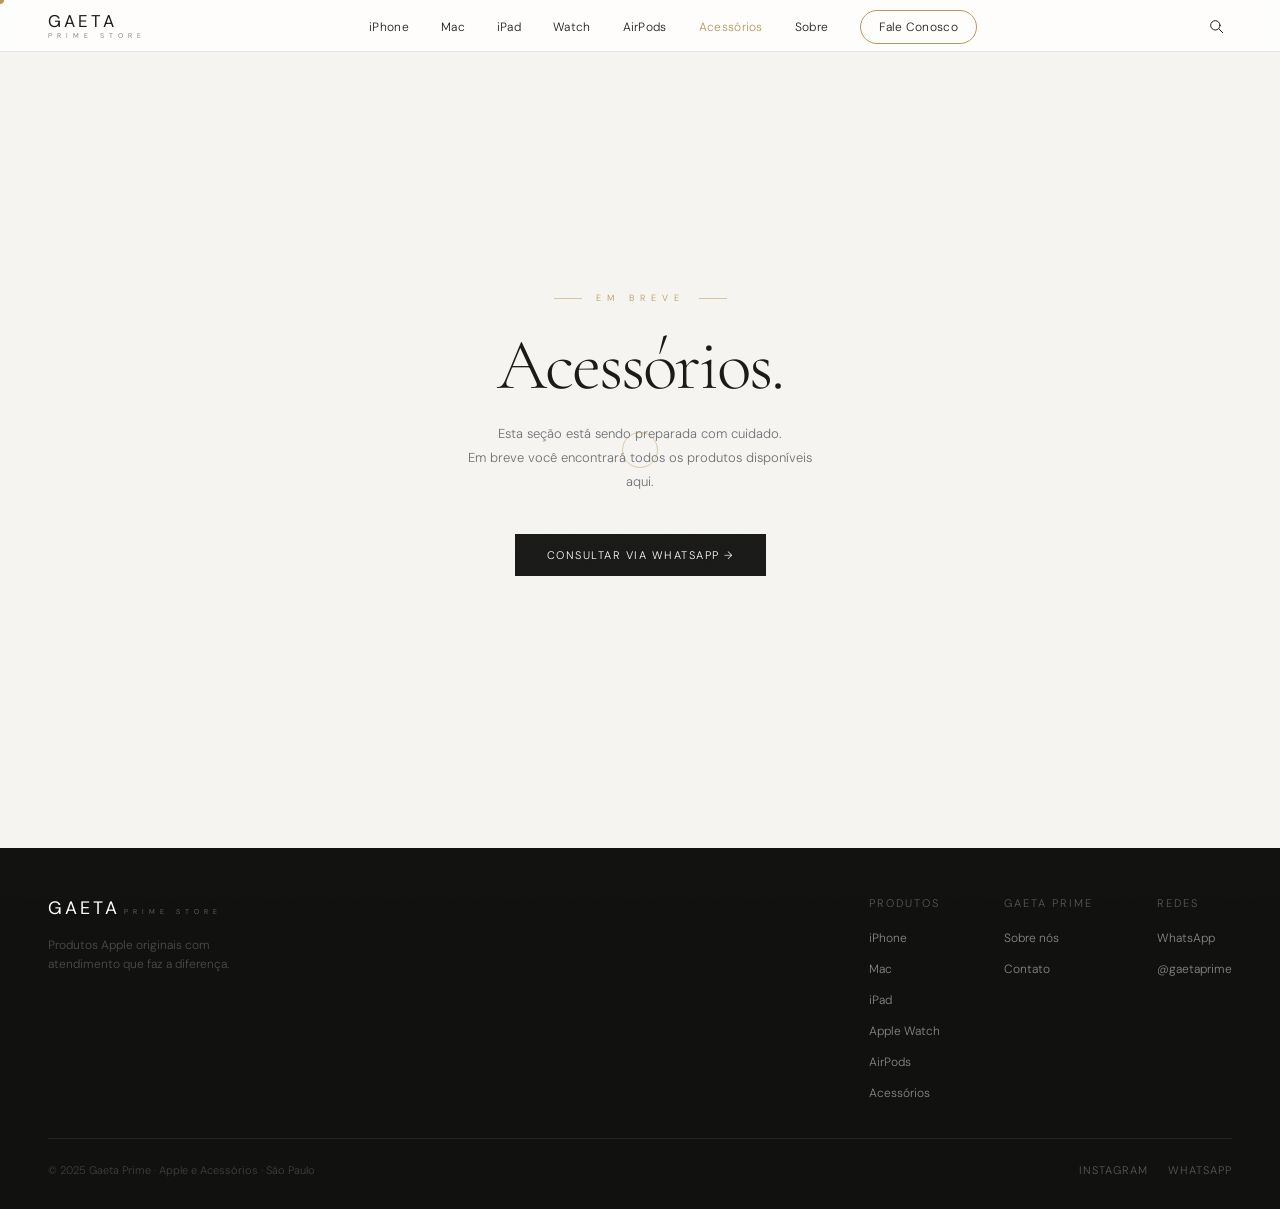
==== commit 902d333b: "Coloca Watch, AirPods e Acessórios em modo "Em Breve" Co-Authored-By: Claude Sonnet 4.6 <noreply@ant" ====
--- a/acessorios.html
+++ b/acessorios.html
@@ -3,20 +3,8 @@
 <head>
   <meta charset="UTF-8">
   <meta name="viewport" content="width=device-width, initial-scale=1.0">
-  <title>Acessórios Apple · Gaeta Prime — AirTag, Apple Pencil Originais</title>
-  <meta name="description" content="AirTag, Apple Pencil USB-C e Apple Pencil Pro originais e lacrados com garantia Apple. Atendimento via WhatsApp, entrega para todo o Brasil.">
-  <meta property="og:title" content="Acessórios Apple · Gaeta Prime — AirTag, Apple Pencil">
-  <meta property="og:description" content="AirTag, Apple Pencil USB-C e Apple Pencil Pro originais e lacrados com garantia Apple. Atendimento via WhatsApp em SP.">
-  <meta property="og:type" content="website">
-  <meta property="og:url" content="https://gaetaprime.com.br/acessorios">
-  <meta property="og:image" content="https://gaetaprime.com.br/img/og-cover.jpg">
-  <meta property="og:image:width" content="1200">
-  <meta property="og:image:height" content="630">
-  <meta name="twitter:card" content="summary_large_image">
-  <meta name="twitter:title" content="Acessórios Apple · Gaeta Prime — AirTag, Apple Pencil">
-  <meta name="twitter:description" content="AirTag, Apple Pencil USB-C e Apple Pencil Pro originais e lacrados com garantia Apple.">
-  <meta name="twitter:image" content="https://gaetaprime.com.br/img/og-cover.jpg">
-  <link rel="canonical" href="https://gaetaprime.com.br/acessorios">
+  <title>Acessórios · Gaeta Prime — Em Breve</title>
+  <meta name="description" content="Acessórios Apple originais com garantia. Atendimento personalizado via WhatsApp.">
   <link rel="icon" href="/favicon.ico" sizes="32x32">
   <link rel="icon" href="/favicon.svg" type="image/svg+xml">
   <link rel="apple-touch-icon" href="/apple-touch-icon.png">
@@ -24,159 +12,6 @@
   <link rel="preconnect" href="https://fonts.gstatic.com" crossorigin>
   <link rel="stylesheet" href="https://fonts.googleapis.com/css2?family=Cormorant+Garamond:ital,wght@0,300;0,400;0,500;1,300;1,400&family=DM+Sans:wght@300;400;500&display=swap">
   <link rel="stylesheet" href="style.css">
-  <style>
-    /* Proteção contra scroll/corte horizontal */
-    html, body { max-width: 100%; overflow-x: hidden; }
-
-    .page-header {
-      padding: calc(var(--nav-h) + 36px) 48px 36px;
-      background: var(--grafite);
-      position: relative; overflow: hidden;
-    }
-    .page-header::before {
-      content:''; position:absolute; inset:0;
-      background: radial-gradient(ellipse 80% 60% at 50% 110%, rgba(184,149,90,.08), transparent 60%);
-    }
-    .page-header-content { position:relative; z-index:1; }
-    .page-eyebrow { font-size:9px; letter-spacing:6px; color:var(--cobre); margin-bottom:14px; display:flex; align-items:center; gap:12px; }
-    .page-eyebrow::before { content:''; display:block; width:24px; height:.5px; background:var(--cobre); opacity:.5; }
-    .page-title {
-      font-family:'Cormorant Garamond',serif;
-      font-size:clamp(36px,5vw,64px); font-weight:300;
-      color:#fff; letter-spacing:-1.5px; line-height:.95;
-      margin-bottom:14px;
-    }
-    .page-sub { font-size:13px; color:rgba(255,255,255,.4); line-height:1.75; max-width:440px; }
-
-    /* Filtros de modelo */
-    .acc-filtros {
-      padding:24px 48px;
-      background:var(--off);
-      display:flex; align-items:center; gap:8px; flex-wrap:wrap;
-      border-bottom:0.5px solid var(--borda);
-      position:sticky; top:var(--nav-h); z-index:100;
-    }
-    .acc-filtro-label { font-size:9px; letter-spacing:3px; color:var(--cinza); margin-right:8px; }
-    .modelo-btn {
-      padding:8px 18px; border:0.5px solid var(--borda); background:#fff;
-      font-size:11px; letter-spacing:.5px; color:var(--grafite);
-      border-radius:2px; cursor:pointer; transition:all .2s; white-space:nowrap;
-      font-family:inherit;
-    }
-    .modelo-btn:hover { border-color:var(--grafite); }
-    .modelo-btn.ativo { background:var(--grafite); color:#fff; border-color:var(--grafite); }
-
-    /* Seções de modelo */
-    .acc-section { display:none; }
-    .acc-section.ativo {
-      display:grid; grid-template-columns:1fr 1fr;
-      min-height:70svh; border-bottom:0.5px solid var(--borda);
-    }
-
-    .acc-visual {
-      background:var(--off);
-      display:flex; align-items:center; justify-content:center;
-      padding:48px 32px; position:relative; overflow:hidden;
-    }
-    .acc-visual .foto-placeholder {
-      width:55%; aspect-ratio:1/1; max-width:300px;
-    }
-
-    .acc-config {
-      padding:52px 56px; display:flex; flex-direction:column; gap:0;
-      border-left:0.5px solid var(--borda); overflow-y:auto;
-    }
-    .acc-breadcrumb {
-      font-size:10px; color:var(--cinza); letter-spacing:.5px;
-      margin-bottom:24px; display:flex; align-items:center; gap:8px;
-    }
-    .acc-breadcrumb a { color:var(--cinza); transition:color .2s; }
-    .acc-breadcrumb a:hover { color:var(--cobre); }
-    .acc-cat {
-      font-size:9px; letter-spacing:5px; color:var(--cobre);
-      margin-bottom:8px; display:flex; align-items:center; gap:10px;
-    }
-    .acc-cat::before { content:''; display:block; width:20px; height:.5px; background:var(--cobre); flex-shrink:0; }
-    .acc-titulo {
-      font-family:'Cormorant Garamond',serif;
-      font-size:clamp(28px,3.5vw,46px); font-weight:300;
-      letter-spacing:-.5px; line-height:1.05; margin-bottom:12px;
-    }
-    .acc-desc { font-size:13px; color:var(--cinza); line-height:1.85; margin-bottom:28px; }
-
-    .badge-lacrado-acc {
-      display:inline-flex; align-items:center; gap:8px;
-      font-size:9px; letter-spacing:2px;
-      padding:8px 16px; border:0.5px solid rgba(184,149,90,.3);
-      color:var(--cobre); margin-bottom:28px; border-radius:2px;
-    }
-
-    .acc-config-label { font-size:9px; letter-spacing:3px; color:var(--cinza); margin-bottom:12px; display:block; }
-
-    /* Variantes (botões) */
-    .acc-vars { display:flex; gap:8px; flex-wrap:wrap; margin-bottom:28px; }
-    .acc-var-btn {
-      padding:9px 20px; border:0.5px solid var(--borda);
-      background:#fff; font-size:12px; color:var(--grafite);
-      border-radius:2px; cursor:pointer; transition:border-color .2s, background .2s;
-      font-family:inherit;
-    }
-    .acc-var-btn:hover { border-color:var(--grafite); }
-    .acc-var-btn.ativo { background:var(--grafite); color:#fff; border-color:var(--grafite); }
-
-    /* Preço */
-    .acc-preco {
-      background:var(--off); padding:20px 24px; border-radius:4px; margin-bottom:28px;
-    }
-    .acc-preco-label { font-size:8px; letter-spacing:3px; color:var(--cinza); margin-bottom:6px; }
-    .acc-preco-val {
-      font-family:'Cormorant Garamond',serif;
-      font-size:36px; font-weight:300; color:var(--grafite);
-      letter-spacing:-1px; line-height:1;
-    }
-    .acc-parcela { font-size:11px; color:var(--cinza); margin-top:6px; }
-
-    /* CTAs */
-    .acc-ctas { display:flex; flex-direction:column; gap:10px; margin-bottom:28px; }
-    .btn-wpp-acc {
-      display:flex; align-items:center; justify-content:center; gap:10px;
-      background:var(--cobre); color:#fff;
-      padding:14px 28px; border-radius:999px; font-size:13px;
-      transition:background .2s;
-    }
-    .btn-wpp-acc:hover { background:#a07840; }
-    .btn-duvidas-acc {
-      display:flex; align-items:center; justify-content:center;
-      border:0.5px solid var(--borda); color:var(--grafite);
-      padding:13px 28px; border-radius:999px; font-size:13px;
-      background:#fff; transition:border-color .2s;
-    }
-    .btn-duvidas-acc:hover { border-color:var(--grafite); }
-
-    .acc-garantias {
-      font-size:11px; color:var(--cinza); line-height:2.1;
-      padding:20px 0; border-top:0.5px solid var(--borda); margin-bottom:28px;
-    }
-    .acc-garantias span { color:var(--cobre); margin-right:8px; }
-
-    /* Specs */
-    .acc-specs { border-top:0.5px solid var(--borda); padding-top:24px; }
-    .acc-specs-titulo { font-size:9px; letter-spacing:4px; color:var(--cinza); margin-bottom:16px; }
-    .spec-row { display:flex; gap:16px; padding:12px 0; border-bottom:0.5px solid var(--borda); font-size:12px; }
-    .spec-k { color:var(--cinza); min-width:140px; flex-shrink:0; }
-    .spec-v { color:var(--grafite); }
-
-    @media (max-width:900px) {
-      .acc-filtros { padding:16px 24px; }
-      .acc-section.ativo { grid-template-columns:1fr; min-height:auto; }
-      .acc-visual { padding:32px 24px; min-height:260px; }
-      .acc-config { padding:36px 24px 48px; border-left:none; border-top:0.5px solid var(--borda); }
-    }
-    @media (max-width:480px) {
-      .page-header { padding:calc(var(--nav-h) + 24px) 24px 24px; }
-      .acc-filtros { padding:14px 24px; }
-    }
-  </style>
 </head>
 <body>
   <div class="film-grain"></div>
@@ -184,7 +19,7 @@
   <div class="cursor-ring" id="cursor-ring"></div>
   <div class="cursor-dot"  id="cursor-dot"></div>
 
-  <nav class="nav light" id="nav">
+  <nav class="nav" id="nav">
     <a href="index.html" class="nav-logo">
       <span class="nav-logo-g">GAETA</span>
       <span class="nav-logo-p">PRIME STORE</span>
@@ -216,190 +51,22 @@
     <a href="contato.html" class="nav-wpp-mobile">FALE CONOSCO →</a>
   </div>
 
-  <!-- BREADCRUMB -->
-  <nav class="breadcrumb" aria-label="Navegação">
-    <a href="index.html">Início</a>
-    <span class="breadcrumb-sep">›</span>
-    <span class="breadcrumb-current">Acessórios</span>
-  </nav>
-
-  <!-- PAGE HEADER -->
-  <div class="page-header">
-    <div class="page-header-content">
-      <p class="page-eyebrow">COLEÇÃO</p>
-      <h1 class="page-title gw-phrase">Acessórios.</h1>
-      <p class="page-sub">Os complementos perfeitos para o seu ecossistema Apple. Originais, lacrados, com garantia Apple. Atendimento personalizado via WhatsApp.</p>
-    </div>
-  </div>
-
-  <!-- FILTROS -->
-  <div class="acc-filtros">
-    <span class="acc-filtro-label">PRODUTO</span>
-    <button class="modelo-btn ativo" data-acc="airtag">AirTag</button>
-    <button class="modelo-btn" data-acc="pencil-usbc">Apple Pencil USB-C</button>
-    <button class="modelo-btn" data-acc="pencil-pro">Apple Pencil Pro</button>
-  </div>
-
-  <!-- AirTag -->
-  <div class="acc-section ativo" id="acc-airtag">
-    <div class="acc-visual">
-      <div class="foto-placeholder"><span>FOTO EM BREVE</span></div>
-    </div>
-    <div class="acc-config">
-      <div class="acc-breadcrumb">
-        <a href="index.html">Início</a>
-        <span>›</span>
-        <span>AirTag</span>
-      </div>
-      <p class="acc-cat">ACESSÓRIOS</p>
-      <h2 class="acc-titulo">AirTag</h2>
-      <p class="acc-desc">Uma forma simples de localizar suas coisas. Prenda um AirTag às chaves, deslize outro na mochila e acompanhe tudo pelo app Buscar. Chip U1 com Precisão de Localização e bateria que dura mais de um ano.</p>
-      <div class="badge-lacrado-acc">
-        <span>✦</span>
-        PRODUTO LACRADO · GARANTIA APPLE 12 MESES
-      </div>
-      <span class="acc-config-label">QUANTIDADE</span>
-      <div class="acc-vars">
-        <button class="acc-var-btn ativo" onclick="accPreco(this,'airtag','R$ 200')">1 unidade</button>
-        <button class="acc-var-btn" onclick="accPreco(this,'airtag','R$ 500')">Pack 4 unidades</button>
-      </div>
-      <div class="acc-preco">
-        <p class="acc-preco-label">PREÇO</p>
-        <p class="acc-preco-val" id="airtag-preco">R$ 200</p>
-        <p class="acc-parcela">em até 12× no cartão</p>
-      </div>
-      <div class="acc-ctas">
-        <a href="https://wa.me/5511999999999?text=Olá!%20Tenho%20interesse%20no%20AirTag.%20Pode%20me%20ajudar?" target="_blank" rel="noopener" class="btn-wpp-acc">
-          <svg width="16" height="16" viewBox="0 0 24 24" fill="currentColor"><path d="M17.472 14.382c-.297-.149-1.758-.867-2.03-.967-.273-.099-.471-.148-.67.15-.197.297-.767.966-.94 1.164-.173.199-.347.223-.644.075-.297-.15-1.255-.463-2.39-1.475-.883-.788-1.48-1.761-1.653-2.059-.173-.297-.018-.458.13-.606.134-.133.298-.347.446-.52.149-.174.198-.298.298-.497.099-.198.05-.371-.025-.52-.075-.149-.669-1.612-.916-2.207-.242-.579-.487-.5-.669-.51-.173-.008-.371-.01-.57-.01-.198 0-.52.074-.792.372-.272.297-1.04 1.016-1.04 2.479 0 1.462 1.065 2.875 1.213 3.074.149.198 2.096 3.2 5.077 4.487.709.306 1.262.489 1.694.625.712.227 1.36.195 1.871.118.571-.085 1.758-.719 2.006-1.413.248-.694.248-1.289.173-1.413-.074-.124-.272-.198-.57-.347m-5.421 7.403h-.004a9.87 9.87 0 01-5.031-1.378l-.361-.214-3.741.982.998-3.648-.235-.374a9.86 9.86 0 01-1.51-5.26c.001-5.45 4.436-9.884 9.888-9.884 2.64 0 5.122 1.03 6.988 2.898a9.825 9.825 0 012.893 6.994c-.003 5.45-4.437 9.884-9.885 9.884m8.413-18.297A11.815 11.815 0 0012.05 0C5.495 0 .16 5.335.157 11.892c0 2.096.547 4.142 1.588 5.945L.057 24l6.305-1.654a11.882 11.882 0 005.683 1.448h.005c6.554 0 11.89-5.335 11.893-11.893a11.821 11.821 0 00-3.48-8.413z"/></svg>
-          Consultar no WhatsApp
-        </a>
-        <a href="contato.html" class="btn-duvidas-acc">Tirar dúvidas</a>
-      </div>
-      <div class="acc-garantias">
-        <span>✦</span> Produto 100% original Apple<br>
-        <span>✦</span> Garantia Apple de 12 meses<br>
-        <span>✦</span> Entrega segura em todo o Brasil
-      </div>
-      <div class="acc-specs">
-        <p class="acc-specs-titulo">ESPECIFICAÇÕES</p>
-        <div class="spec-row"><span class="spec-k">Chip</span><span class="spec-v">U1 com Ultra Wideband</span></div>
-        <div class="spec-row"><span class="spec-k">Localização</span><span class="spec-v">Precisão de Localização via app Buscar</span></div>
-        <div class="spec-row"><span class="spec-k">Conectividade</span><span class="spec-v">Bluetooth, NFC (modo perdido)</span></div>
-        <div class="spec-row"><span class="spec-k">Dimensões</span><span class="spec-v">31,9mm diâmetro · 8mm altura · 11g</span></div>
-        <div class="spec-row"><span class="spec-k">Bateria</span><span class="spec-v">CR2032 substituível · mais de 1 ano</span></div>
-        <div class="spec-row"><span class="spec-k">Resistência</span><span class="spec-v">IP67 (até 1m por 30 min)</span></div>
-        <div class="spec-row"><span class="spec-k">Compatibilidade</span><span class="spec-v">iPhone e iPad com iOS / iPadOS 14.5 ou posterior</span></div>
-      </div>
-    </div>
-  </div>
-
-  <!-- Apple Pencil USB-C -->
-  <div class="acc-section" id="acc-pencil-usbc">
-    <div class="acc-visual">
-      <div class="foto-placeholder"><span>FOTO EM BREVE</span></div>
-    </div>
-    <div class="acc-config">
-      <div class="acc-breadcrumb">
-        <a href="index.html">Início</a>
-        <span>›</span>
-        <span>Apple Pencil USB-C</span>
-      </div>
-      <p class="acc-cat">ACESSÓRIOS</p>
-      <h2 class="acc-titulo">Apple Pencil USB-C</h2>
-      <p class="acc-desc">Perfeito para anotações, esboços e marcação de documentos. Precisão de pixel, baixa latência e sensibilidade à inclinação. Conecta e carrega via cabo USB-C e prende magneticamente na lateral do iPad.</p>
-      <div class="badge-lacrado-acc">
-        <span>✦</span>
-        PRODUTO LACRADO · GARANTIA APPLE 12 MESES
-      </div>
-      <div class="acc-preco">
-        <p class="acc-preco-label">PREÇO</p>
-        <p class="acc-preco-val">R$ 540</p>
-        <p class="acc-parcela">em até 12× no cartão</p>
-      </div>
-      <div class="acc-ctas">
-        <a href="https://wa.me/5511999999999?text=Olá!%20Tenho%20interesse%20no%20Apple%20Pencil%20USB-C.%20Pode%20me%20ajudar?" target="_blank" rel="noopener" class="btn-wpp-acc">
-          <svg width="16" height="16" viewBox="0 0 24 24" fill="currentColor"><path d="M17.472 14.382c-.297-.149-1.758-.867-2.03-.967-.273-.099-.471-.148-.67.15-.197.297-.767.966-.94 1.164-.173.199-.347.223-.644.075-.297-.15-1.255-.463-2.39-1.475-.883-.788-1.48-1.761-1.653-2.059-.173-.297-.018-.458.13-.606.134-.133.298-.347.446-.52.149-.174.198-.298.298-.497.099-.198.05-.371-.025-.52-.075-.149-.669-1.612-.916-2.207-.242-.579-.487-.5-.669-.51-.173-.008-.371-.01-.57-.01-.198 0-.52.074-.792.372-.272.297-1.04 1.016-1.04 2.479 0 1.462 1.065 2.875 1.213 3.074.149.198 2.096 3.2 5.077 4.487.709.306 1.262.489 1.694.625.712.227 1.36.195 1.871.118.571-.085 1.758-.719 2.006-1.413.248-.694.248-1.289.173-1.413-.074-.124-.272-.198-.57-.347m-5.421 7.403h-.004a9.87 9.87 0 01-5.031-1.378l-.361-.214-3.741.982.998-3.648-.235-.374a9.86 9.86 0 01-1.51-5.26c.001-5.45 4.436-9.884 9.888-9.884 2.64 0 5.122 1.03 6.988 2.898a9.825 9.825 0 012.893 6.994c-.003 5.45-4.437 9.884-9.885 9.884m8.413-18.297A11.815 11.815 0 0012.05 0C5.495 0 .16 5.335.157 11.892c0 2.096.547 4.142 1.588 5.945L.057 24l6.305-1.654a11.882 11.882 0 005.683 1.448h.005c6.554 0 11.89-5.335 11.893-11.893a11.821 11.821 0 00-3.48-8.413z"/></svg>
-          Consultar no WhatsApp
-        </a>
-        <a href="contato.html" class="btn-duvidas-acc">Tirar dúvidas</a>
-      </div>
-      <div class="acc-garantias">
-        <span>✦</span> Produto 100% original Apple<br>
-        <span>✦</span> Garantia Apple de 12 meses<br>
-        <span>✦</span> Entrega segura em todo o Brasil
-      </div>
-      <div class="acc-specs">
-        <p class="acc-specs-titulo">ESPECIFICAÇÕES</p>
-        <div class="spec-row"><span class="spec-k">Conexão</span><span class="spec-v">USB-C para pareamento e carga</span></div>
-        <div class="spec-row"><span class="spec-k">Recursos</span><span class="spec-v">Precisão de pixel, baixa latência, inclinação</span></div>
-        <div class="spec-row"><span class="spec-k">Hover</span><span class="spec-v">Suportado em iPad Pro M4/M5 e iPad Air M2/M3</span></div>
-        <div class="spec-row"><span class="spec-k">Fixação</span><span class="spec-v">Magnética na lateral do iPad (não carrega)</span></div>
-        <div class="spec-row"><span class="spec-k">Dimensões</span><span class="spec-v">155mm · 8,9mm diâmetro · 20,5g</span></div>
-        <div class="spec-row"><span class="spec-k">Conectividade</span><span class="spec-v">Bluetooth</span></div>
-      </div>
-    </div>
-  </div>
-
-  <!-- Apple Pencil Pro -->
-  <div class="acc-section" id="acc-pencil-pro">
-    <div class="acc-visual">
-      <div class="foto-placeholder"><span>FOTO EM BREVE</span></div>
-    </div>
-    <div class="acc-config">
-      <div class="acc-breadcrumb">
-        <a href="index.html">Início</a>
-        <span>›</span>
-        <span>Apple Pencil Pro</span>
-      </div>
-      <p class="acc-cat">ACESSÓRIOS</p>
-      <h2 class="acc-titulo">Apple Pencil Pro</h2>
-      <p class="acc-desc">O Apple Pencil mais avançado. Sensor de pressão com gesto de apertar, giro do barril para ferramentas com orientação, feedback háptico e integração com o app Buscar. Carregamento magnético sem fio no iPad.</p>
-      <div class="badge-lacrado-acc">
-        <span>✦</span>
-        PRODUTO LACRADO · GARANTIA APPLE 12 MESES
-      </div>
-      <div class="acc-preco">
-        <p class="acc-preco-label">PREÇO</p>
-        <p class="acc-preco-val">R$ 760</p>
-        <p class="acc-parcela">em até 12× no cartão</p>
-      </div>
-      <div class="acc-ctas">
-        <a href="https://wa.me/5511999999999?text=Olá!%20Tenho%20interesse%20no%20Apple%20Pencil%20Pro.%20Pode%20me%20ajudar?" target="_blank" rel="noopener" class="btn-wpp-acc">
-          <svg width="16" height="16" viewBox="0 0 24 24" fill="currentColor"><path d="M17.472 14.382c-.297-.149-1.758-.867-2.03-.967-.273-.099-.471-.148-.67.15-.197.297-.767.966-.94 1.164-.173.199-.347.223-.644.075-.297-.15-1.255-.463-2.39-1.475-.883-.788-1.48-1.761-1.653-2.059-.173-.297-.018-.458.13-.606.134-.133.298-.347.446-.52.149-.174.198-.298.298-.497.099-.198.05-.371-.025-.52-.075-.149-.669-1.612-.916-2.207-.242-.579-.487-.5-.669-.51-.173-.008-.371-.01-.57-.01-.198 0-.52.074-.792.372-.272.297-1.04 1.016-1.04 2.479 0 1.462 1.065 2.875 1.213 3.074.149.198 2.096 3.2 5.077 4.487.709.306 1.262.489 1.694.625.712.227 1.36.195 1.871.118.571-.085 1.758-.719 2.006-1.413.248-.694.248-1.289.173-1.413-.074-.124-.272-.198-.57-.347m-5.421 7.403h-.004a9.87 9.87 0 01-5.031-1.378l-.361-.214-3.741.982.998-3.648-.235-.374a9.86 9.86 0 01-1.51-5.26c.001-5.45 4.436-9.884 9.888-9.884 2.64 0 5.122 1.03 6.988 2.898a9.825 9.825 0 012.893 6.994c-.003 5.45-4.437 9.884-9.885 9.884m8.413-18.297A11.815 11.815 0 0012.05 0C5.495 0 .16 5.335.157 11.892c0 2.096.547 4.142 1.588 5.945L.057 24l6.305-1.654a11.882 11.882 0 005.683 1.448h.005c6.554 0 11.89-5.335 11.893-11.893a11.821 11.821 0 00-3.48-8.413z"/></svg>
-          Consultar no WhatsApp
-        </a>
-        <a href="contato.html" class="btn-duvidas-acc">Tirar dúvidas</a>
-      </div>
-      <div class="acc-garantias">
-        <span>✦</span> Produto 100% original Apple<br>
-        <span>✦</span> Garantia Apple de 12 meses<br>
-        <span>✦</span> Entrega segura em todo o Brasil
-      </div>
-      <div class="acc-specs">
-        <p class="acc-specs-titulo">ESPECIFICAÇÕES</p>
-        <div class="spec-row"><span class="spec-k">Gestos</span><span class="spec-v">Apertar, giro do barril, duplo toque</span></div>
-        <div class="spec-row"><span class="spec-k">Feedback</span><span class="spec-v">Háptico</span></div>
-        <div class="spec-row"><span class="spec-k">Buscar</span><span class="spec-v">Integrado ao app Buscar</span></div>
-        <div class="spec-row"><span class="spec-k">Carga</span><span class="spec-v">Magnética sem fio no iPad</span></div>
-        <div class="spec-row"><span class="spec-k">Recursos</span><span class="spec-v">Pressão, inclinação, hover, baixa latência</span></div>
-        <div class="spec-row"><span class="spec-k">Peso</span><span class="spec-v">20,7g</span></div>
-        <div class="spec-row"><span class="spec-k">Compatibilidade</span><span class="spec-v">iPad Pro M4/M5 e iPad Air M2/M3</span></div>
-      </div>
-    </div>
-  </div>
-
-  <!-- CTA Final -->
-  <section class="wpp-cta" style="margin-top:2px;">
-    <div class="wpp-cta-content">
-      <p class="wpp-cta-eyebrow">ATENDIMENTO PERSONALIZADO</p>
-      <h2 class="wpp-cta-title">Precisa de ajuda com acessórios?</h2>
-      <p class="wpp-cta-sub">Nossa equipe te ajuda a escolher o acessório certo para o seu dispositivo Apple.</p>
-      <a href="https://wa.me/5511999999999?text=Olá!%20Preciso%20de%20ajuda%20para%20escolher%20um%20acessório%20Apple." target="_blank" rel="noopener" class="btn-wpp-lg">
-        <svg viewBox="0 0 24 24" fill="currentColor"><path d="M17.472 14.382c-.297-.149-1.758-.867-2.03-.967-.273-.099-.471-.148-.67.15-.197.297-.767.966-.94 1.164-.173.199-.347.223-.644.075-.297-.15-1.255-.463-2.39-1.475-.883-.788-1.48-1.761-1.653-2.059-.173-.297-.018-.458.13-.606.134-.133.298-.347.446-.52.149-.174.198-.298.298-.497.099-.198.05-.371-.025-.52-.075-.149-.669-1.612-.916-2.207-.242-.579-.487-.5-.669-.51-.173-.008-.371-.01-.57-.01-.198 0-.52.074-.792.372-.272.297-1.04 1.016-1.04 2.479 0 1.462 1.065 2.875 1.213 3.074.149.198 2.096 3.2 5.077 4.487.709.306 1.262.489 1.694.625.712.227 1.36.195 1.871.118.571-.085 1.758-.719 2.006-1.413.248-.694.248-1.289.173-1.413-.074-.124-.272-.198-.57-.347m-5.421 7.403h-.004a9.87 9.87 0 01-5.031-1.378l-.361-.214-3.741.982.998-3.648-.235-.374a9.86 9.86 0 01-1.51-5.26c.001-5.45 4.436-9.884 9.888-9.884 2.64 0 5.122 1.03 6.988 2.898a9.825 9.825 0 012.893 6.994c-.003 5.45-4.437 9.884-9.885 9.884m8.413-18.297A11.815 11.815 0 0012.05 0C5.495 0 .16 5.335.157 11.892c0 2.096.547 4.142 1.588 5.945L.057 24l6.305-1.654a11.882 11.882 0 005.683 1.448h.005c6.554 0 11.89-5.335 11.893-11.893a11.821 11.821 0 00-3.48-8.413z"/></svg>
-        Falar com especialista
+  <main style="min-height:calc(100svh - var(--nav-h)); display:flex; align-items:center; justify-content:center; padding:calc(var(--nav-h) + 64px) 24px 96px; background:var(--off);">
+    <div style="text-align:center; max-width:480px;">
+      <p style="font-size:9px; letter-spacing:6px; color:var(--cobre); margin-bottom:28px; display:flex; align-items:center; justify-content:center; gap:14px;">
+        <span style="display:block;width:28px;height:.5px;background:var(--cobre);opacity:.5;"></span>
+        EM BREVE
+        <span style="display:block;width:28px;height:.5px;background:var(--cobre);opacity:.5;"></span>
+      </p>
+      <h1 style="font-family:'Cormorant Garamond',serif; font-size:clamp(40px,6vw,72px); font-weight:300; letter-spacing:-2px; line-height:.92; margin-bottom:24px; color:var(--grafite);">Acessórios.</h1>
+      <p style="font-size:13px; color:var(--cinza); line-height:1.85; margin-bottom:40px; max-width:360px; margin-left:auto; margin-right:auto;">Esta seção está sendo preparada com cuidado.<br>Em breve você encontrará todos os produtos disponíveis aqui.</p>
+      <a href="https://wa.me/5511999999999?text=Olá!%20Tenho%20interesse%20em%20acessórios%20Apple.%20Podem%20me%20ajudar%3F" target="_blank" rel="noopener"
+        style="display:inline-flex; align-items:center; gap:10px; background:var(--grafite); color:#fff; padding:14px 32px; font-size:11px; letter-spacing:1.5px; transition:background .2s;"
+        onmouseover="this.style.background='var(--cobre)'" onmouseout="this.style.background='var(--grafite)'">
+        CONSULTAR VIA WHATSAPP →
       </a>
     </div>
-  </section>
+  </main>
 
   <footer class="footer">
     <div class="footer-top">
@@ -443,40 +110,7 @@
     </div>
   </footer>
 
-  <script type="application/ld+json">
-  {
-    "@context": "https://schema.org",
-    "@type": "ItemList",
-    "name": "Acessórios Apple — Gaeta Prime",
-    "description": "AirTag, Apple Pencil USB-C e Apple Pencil Pro originais com garantia Apple",
-    "url": "https://gaetaprime.com.br/acessorios",
-    "numberOfItems": 3,
-    "itemListElement": [
-      { "@type": "ListItem", "position": 1, "name": "AirTag", "url": "https://gaetaprime.com.br/acessorios" },
-      { "@type": "ListItem", "position": 2, "name": "Apple Pencil USB-C", "url": "https://gaetaprime.com.br/acessorios" },
-      { "@type": "ListItem", "position": 3, "name": "Apple Pencil Pro", "url": "https://gaetaprime.com.br/acessorios" }
-    ]
-  }
-  </script>
   <script src="main.js"></script>
-  <script>
-    // Troca de produto
-    document.querySelectorAll('[data-acc]').forEach(btn => {
-      btn.addEventListener('click', () => {
-        document.querySelectorAll('[data-acc]').forEach(b => b.classList.remove('ativo'));
-        document.querySelectorAll('.acc-section').forEach(s => s.classList.remove('ativo'));
-        btn.classList.add('ativo');
-        document.getElementById('acc-' + btn.dataset.acc).classList.add('ativo');
-      });
-    });
-
-    // Troca de preço por variante
-    function accPreco(btn, produto, preco) {
-      btn.closest('.acc-vars').querySelectorAll('.acc-var-btn').forEach(b => b.classList.remove('ativo'));
-      btn.classList.add('ativo');
-      document.getElementById(produto + '-preco').textContent = preco;
-    }
-  </script>
   <script src="gaeta-fx.js" defer></script>
   <script src="search.js" defer></script>
 </body>
